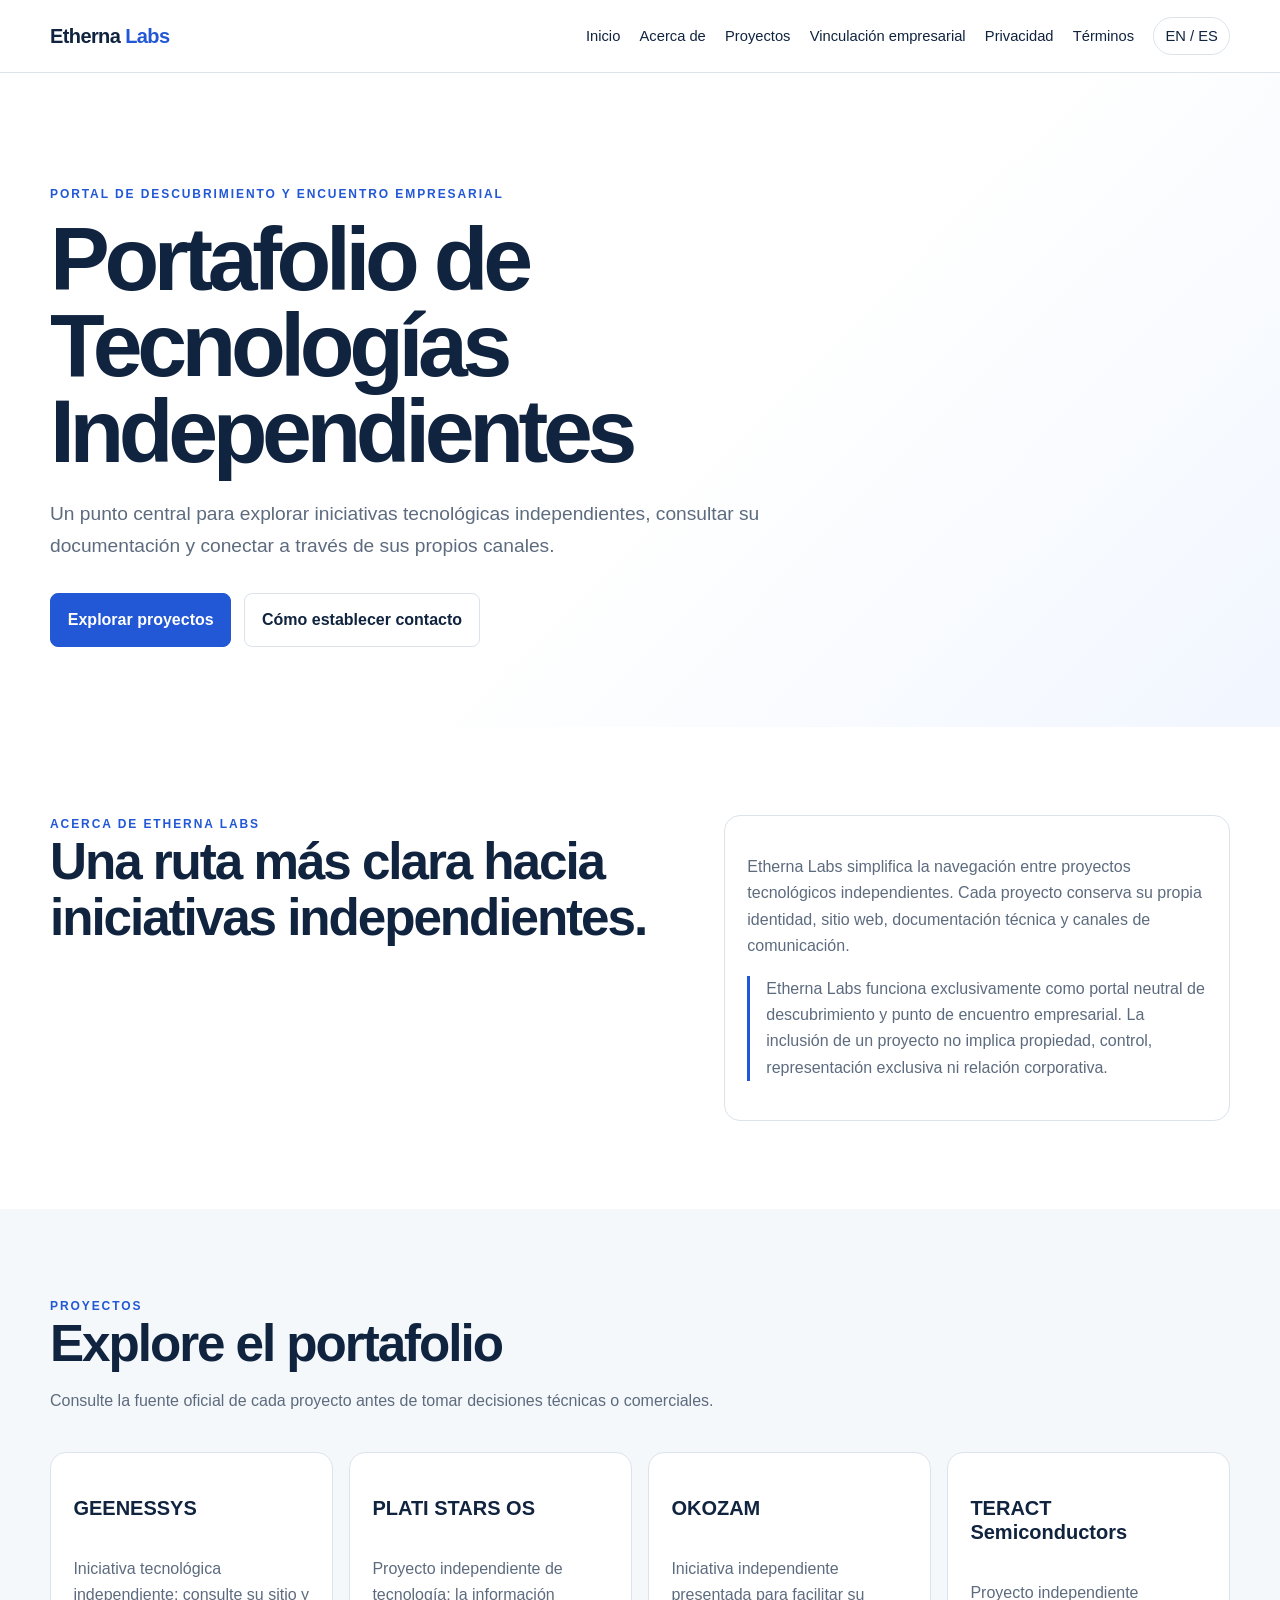
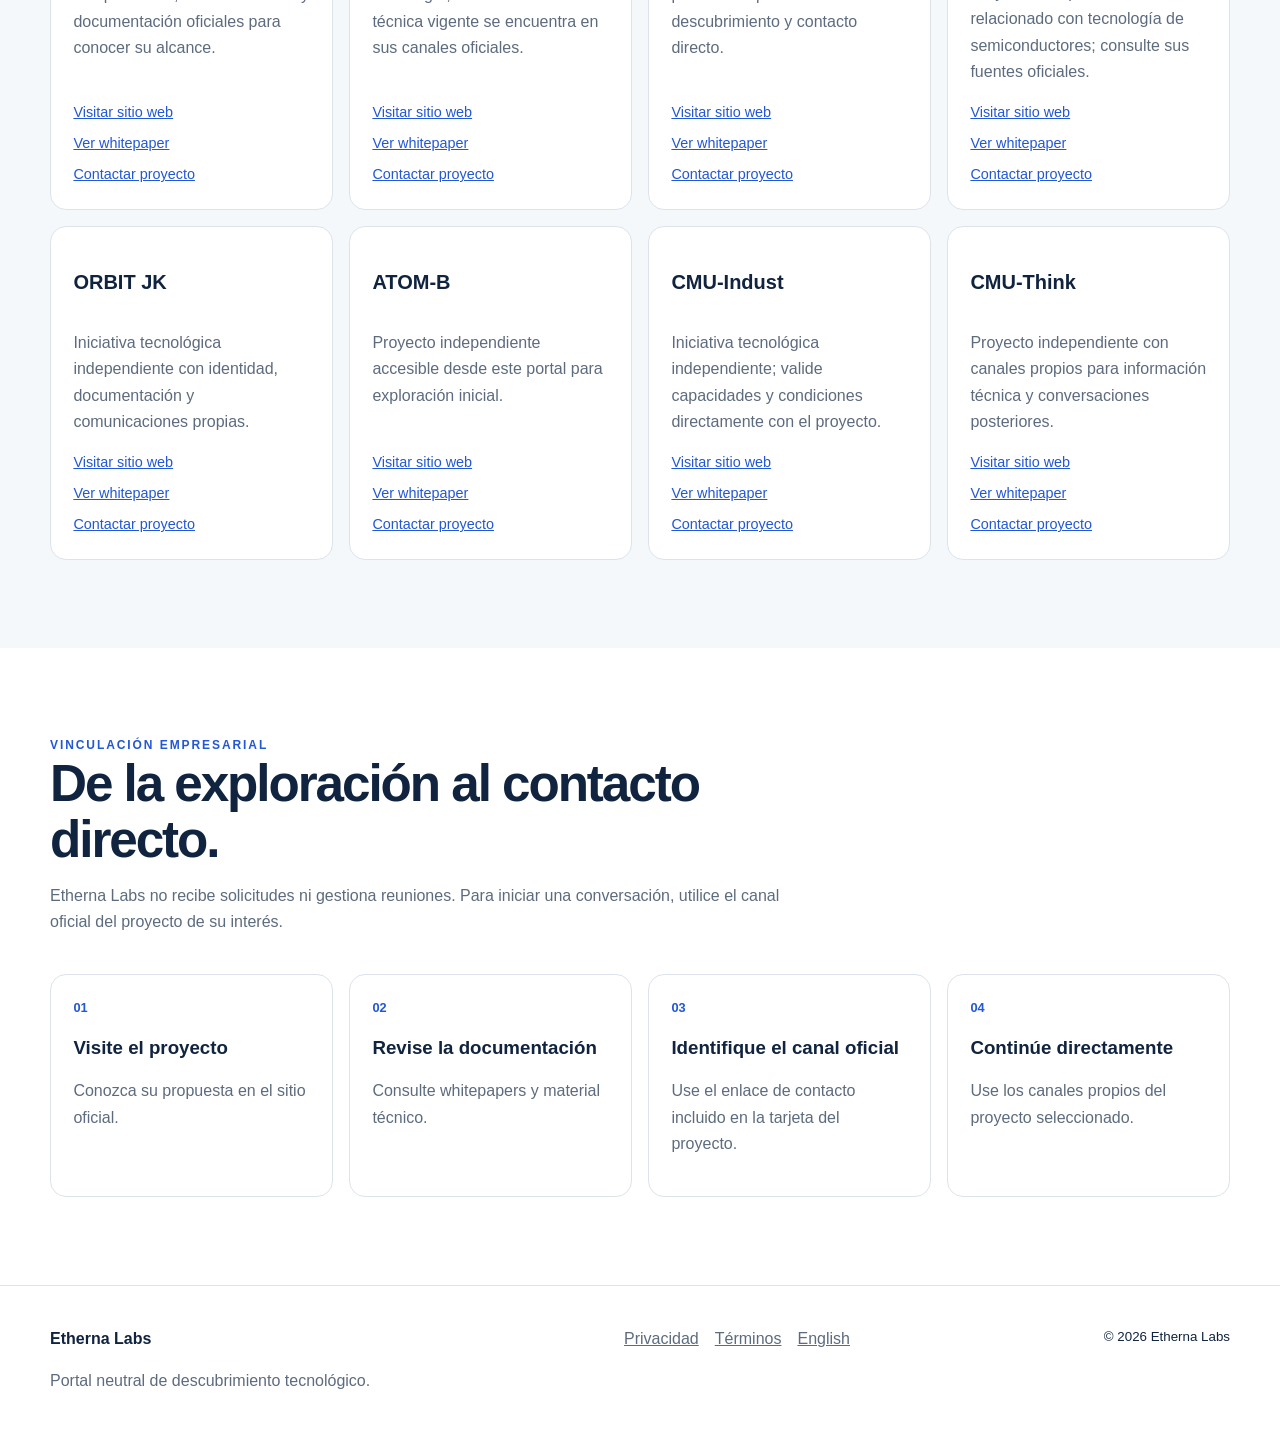
==== index-es.html @ 6c417e56 "Cambios de archivos" ====
<!doctype html>
<html lang="es">
  <head>
    <meta charset="utf-8" />
    <meta name="viewport" content="width=device-width,initial-scale=1" />
    <title>Etherna Labs | Portafolio de Tecnologías Independientes</title>
    <meta
      name="description"
      content="Portal neutral para descubrir proyectos tecnológicos independientes y acceder a sus canales oficiales."
    />
    <meta
      property="og:title"
      content="Etherna Labs — Portafolio de Tecnologías Independientes"
    />
    <meta
      property="og:description"
      content="Descubre iniciativas tecnológicas independientes y sus canales oficiales."
    />
    <meta property="og:type" content="website" />
    <meta property="og:url" content="https://etherna-labs.com/index-es.html" />
    <link rel="canonical" href="https://etherna-labs.com/index-es.html" />
    <link
      rel="alternate"
      hreflang="en"
      href="https://etherna-labs.com/"
    />
    <link rel="stylesheet" href="styles.css" />
  </head>
  <body>
    <a class="skip" href="#main">Saltar al contenido</a>
    <header class="site-header">
      <nav class="nav wrap" aria-label="Navegación principal">
        <a class="brand" href="#inicio">Etherna<span> Labs</span></a
        ><button class="menu" aria-expanded="false" aria-controls="navlinks">
          Menú
        </button>
        <div class="nav-links" id="navlinks">
          <a href="#inicio">Inicio</a><a href="#acerca">Acerca de</a
          ><a href="#proyectos">Proyectos</a
          ><a href="#negocios">Vinculación empresarial</a
          ><a href="privacy.html">Privacidad</a><a href="terms.html">Términos</a
          ><a class="lang" href="index.html" lang="en">EN / ES</a>
        </div>
      </nav>
    </header>
    <main id="main">
      <section class="hero" id="inicio">
        <div class="wrap">
          <div class="eyebrow">
            Portal de descubrimiento y encuentro empresarial
          </div>
          <h1>Portafolio de Tecnologías Independientes</h1>
          <p class="lead">
            Un punto central para explorar iniciativas tecnológicas
            independientes, consultar su documentación y conectar a través de
            sus propios canales.
          </p>
          <div class="actions">
            <a class="button" href="#proyectos">Explorar proyectos</a
            ><a class="button secondary" href="#negocios"
              >Cómo establecer contacto</a
            >
          </div>
        </div>
      </section>
      <section id="acerca">
        <div class="wrap about-grid">
          <div>
            <div class="eyebrow">Acerca de Etherna Labs</div>
            <h2>Una ruta más clara hacia iniciativas independientes.</h2>
          </div>
          <div class="panel">
            <p>
              Etherna Labs simplifica la navegación entre proyectos tecnológicos
              independientes. Cada proyecto conserva su propia identidad, sitio
              web, documentación técnica y canales de comunicación.
            </p>
            <p class="notice">
              Etherna Labs funciona exclusivamente como portal neutral de
              descubrimiento y punto de encuentro empresarial. La inclusión de
              un proyecto no implica propiedad, control, representación
              exclusiva ni relación corporativa.
            </p>
          </div>
        </div>
      </section>
      <section class="soft" id="proyectos">
        <div class="wrap">
          <div class="section-head">
            <div class="eyebrow">Proyectos</div>
            <h2>Explore el portafolio</h2>
            <p>
              Consulte la fuente oficial de cada proyecto antes de tomar
              decisiones técnicas o comerciales.
            </p>
          </div>
          <div class="cards" id="project-cards"></div>
        </div>
      </section>
      <section id="negocios">
        <div class="wrap">
          <div class="section-head">
            <div class="eyebrow">Vinculación empresarial</div>
            <h2>De la exploración al contacto directo.</h2>
            <p>
              Etherna Labs no recibe solicitudes ni gestiona reuniones. Para
              iniciar una conversación, utilice el canal oficial del proyecto de
              su interés.
            </p>
          </div>
          <div class="flow">
            <div class="step">
              <b>01</b>
              <h3>Visite el proyecto</h3>
              <p>Conozca su propuesta en el sitio oficial.</p>
            </div>
            <div class="step">
              <b>02</b>
              <h3>Revise la documentación</h3>
              <p>Consulte whitepapers y material técnico.</p>
            </div>
            <div class="step">
              <b>03</b>
              <h3>Identifique el canal oficial</h3>
              <p>
                Use el enlace de contacto incluido en la tarjeta del proyecto.
              </p>
            </div>
            <div class="step">
              <b>04</b>
              <h3>Continúe directamente</h3>
              <p>Use los canales propios del proyecto seleccionado.</p>
            </div>
          </div>
        </div>
      </section>
    </main>
    <footer class="site-footer">
      <div class="wrap footer-row">
        <div>
          <strong>Etherna Labs</strong>
          <p>Portal neutral de descubrimiento tecnológico.</p>
        </div>
        <div class="footer-links">
          <a href="privacy.html">Privacidad</a><a href="terms.html">Términos</a
          ><a href="index.html">English</a>
        </div>
        <small>© <span data-year></span> Etherna Labs</small>
      </div>
    </footer>
    <script>
      const projects = [
        [
          "GEENESSYS",
          "Iniciativa tecnológica independiente; consulte su sitio y documentación oficiales para conocer su alcance.",
        ],
        [
          "PLATI STARS OS",
          "Proyecto independiente de tecnología; la información técnica vigente se encuentra en sus canales oficiales.",
        ],
        [
          "OKOZAM",
          "Iniciativa independiente presentada para facilitar su descubrimiento y contacto directo.",
        ],
        [
          "TERACT Semiconductors",
          "Proyecto independiente relacionado con tecnología de semiconductores; consulte sus fuentes oficiales.",
        ],
        [
          "ORBIT JK",
          "Iniciativa tecnológica independiente con identidad, documentación y comunicaciones propias.",
        ],
        [
          "ATOM-B",
          "Proyecto independiente accesible desde este portal para exploración inicial.",
        ],
        [
          "CMU-Indust",
          "Iniciativa tecnológica independiente; valide capacidades y condiciones directamente con el proyecto.",
        ],
        [
          "CMU-Think",
          "Proyecto independiente con canales propios para información técnica y conversaciones posteriores.",
        ],
      ];
      document.querySelector("#project-cards").innerHTML = projects
        .map(
          ([n, d]) =>
            `<article class="card"><h3>${n}</h3><p>${d}</p><div class="card-links"><a href="PROJECT_WEBSITE_PLACEHOLDER">Visitar sitio web</a><a href="WHITEPAPER_URL_PLACEHOLDER">Ver whitepaper</a><a href="PROJECT_CONTACT_PLACEHOLDER">Contactar proyecto</a></div></article>`,
        )
        .join("");
    </script>
    <script src="script.js"></script>
  </body>
</html>
---- styles.css ----
:root {
  --ink: #10233f;
  --muted: #5d6b7e;
  --line: #dce3eb;
  --soft: #f5f8fb;
  --accent: #2257d5;
  --max: 1180px;
}
* {
  box-sizing: border-box;
}
html {
  scroll-behavior: smooth;
}
body {
  margin: 0;
  color: var(--ink);
  background: #fff;
  font:
    16px/1.65 Arial,
    Helvetica,
    sans-serif;
}
a {
  color: inherit;
}
.skip {
  position: absolute;
  left: -9999px;
}
.skip:focus {
  left: 1rem;
  top: 1rem;
  background: #fff;
  padding: 0.7rem;
  z-index: 20;
}
.wrap {
  width: min(var(--max), calc(100% - 2rem));
  margin: auto;
}
.site-header {
  position: sticky;
  top: 0;
  z-index: 10;
  background: rgba(255, 255, 255, 0.96);
  border-bottom: 1px solid var(--line);
}
.nav {
  min-height: 72px;
  display: flex;
  align-items: center;
  gap: 2rem;
}
.brand {
  font-weight: 800;
  letter-spacing: -0.03em;
  font-size: 1.25rem;
  text-decoration: none;
}
.brand span {
  color: var(--accent);
}
.nav-links {
  display: flex;
  align-items: center;
  gap: 1.2rem;
  margin-left: auto;
}
.nav-links a {
  text-decoration: none;
  font-size: 0.92rem;
}
.nav-links a:hover,
.nav-links a:focus {
  color: var(--accent);
}
.lang {
  border: 1px solid var(--line);
  border-radius: 999px;
  padding: 0.35rem 0.7rem;
}
.menu {
  display: none;
  margin-left: auto;
  background: #fff;
  border: 1px solid var(--line);
  border-radius: 8px;
  padding: 0.45rem 0.65rem;
}
.hero {
  padding: 7rem 0 5rem;
  background: linear-gradient(135deg, #fff 55%, #f1f6ff);
}
.eyebrow {
  text-transform: uppercase;
  letter-spacing: 0.16em;
  font-size: 0.75rem;
  font-weight: 700;
  color: var(--accent);
}
h1 {
  font-size: clamp(3rem, 7vw, 6.4rem);
  line-height: 0.96;
  letter-spacing: -0.06em;
  max-width: 900px;
  margin: 0.7rem 0 1.5rem;
}
h2 {
  font-size: clamp(2rem, 4vw, 3.4rem);
  line-height: 1.08;
  letter-spacing: -0.04em;
  margin: 0 0 1rem;
}
h3 {
  line-height: 1.2;
}
p {
  color: var(--muted);
}
.lead {
  font-size: 1.2rem;
  max-width: 720px;
}
.actions {
  display: flex;
  flex-wrap: wrap;
  gap: 0.8rem;
  margin-top: 2rem;
}
.button {
  display: inline-block;
  border-radius: 8px;
  padding: 0.78rem 1.05rem;
  text-decoration: none;
  font-weight: 700;
  background: var(--accent);
  color: #fff;
  border: 1px solid var(--accent);
}
.button.secondary {
  background: #fff;
  color: var(--ink);
  border-color: var(--line);
}
section {
  padding: 5.5rem 0;
}
.section-head {
  max-width: 760px;
  margin-bottom: 2.4rem;
}
.about-grid,
.flow {
  display: grid;
  grid-template-columns: repeat(4, 1fr);
  gap: 1rem;
}
.about-grid {
  grid-template-columns: 1.3fr 1fr;
}
.panel,
.card,
.step,
form {
  border: 1px solid var(--line);
  border-radius: 16px;
  background: #fff;
  padding: 1.4rem;
}
.soft {
  background: var(--soft);
}
.cards {
  display: grid;
  grid-template-columns: repeat(4, 1fr);
  gap: 1rem;
}
.card {
  display: flex;
  flex-direction: column;
  min-height: 285px;
}
.card h3 {
  font-size: 1.25rem;
}
.card p {
  flex: 1;
}
.card-links {
  display: flex;
  flex-direction: column;
  align-items: flex-start;
  gap: 0.45rem;
}
.card-links a {
  font-size: 0.9rem;
  color: var(--accent);
}
.step b {
  display: block;
  color: var(--accent);
  font-size: 0.8rem;
}
.meeting-grid {
  display: grid;
  grid-template-columns: 0.8fr 1.2fr;
  gap: 2rem;
}
form {
  display: grid;
  grid-template-columns: 1fr 1fr;
  gap: 1rem;
}
label {
  font-size: 0.88rem;
  font-weight: 700;
}
label span {
  display: block;
}
input,
select,
textarea {
  width: 100%;
  margin-top: 0.35rem;
  padding: 0.75rem;
  border: 1px solid #b9c5d2;
  border-radius: 7px;
  font: inherit;
  background: #fff;
}
textarea {
  min-height: 120px;
  resize: vertical;
}
.wide {
  grid-column: 1/-1;
}
.legal {
  max-width: 850px;
}
.legal h2 {
  font-size: 1.5rem;
  margin-top: 2.2rem;
}
.notice {
  border-left: 3px solid var(--accent);
  padding-left: 1rem;
}
.site-footer {
  border-top: 1px solid var(--line);
  padding: 2.5rem 0;
}
.footer-row {
  display: flex;
  justify-content: space-between;
  gap: 2rem;
  flex-wrap: wrap;
}
.footer-links {
  display: flex;
  gap: 1rem;
  flex-wrap: wrap;
}
.footer-links a {
  color: var(--muted);
}
:focus-visible {
  outline: 3px solid #7ba0ff;
  outline-offset: 3px;
}
@media (max-width: 900px) {
  .menu {
    display: block;
  }
  .nav-links {
    display: none;
    position: absolute;
    top: 72px;
    left: 0;
    right: 0;
    background: #fff;
    padding: 1rem;
    box-shadow: 0 10px 20px #10233f18;
    flex-direction: column;
    align-items: flex-start;
  }
  .nav-links.open {
    display: flex;
  }
  .cards {
    grid-template-columns: repeat(2, 1fr);
  }
  .flow {
    grid-template-columns: repeat(2, 1fr);
  }
  .meeting-grid,
  .about-grid {
    grid-template-columns: 1fr;
  }
}
@media (max-width: 560px) {
  .hero {
    padding-top: 5rem;
  }
  .cards,
  .flow,
  form {
    grid-template-columns: 1fr;
  }
  .wide {
    grid-column: auto;
  }
  section {
    padding: 4rem 0;
  }
}
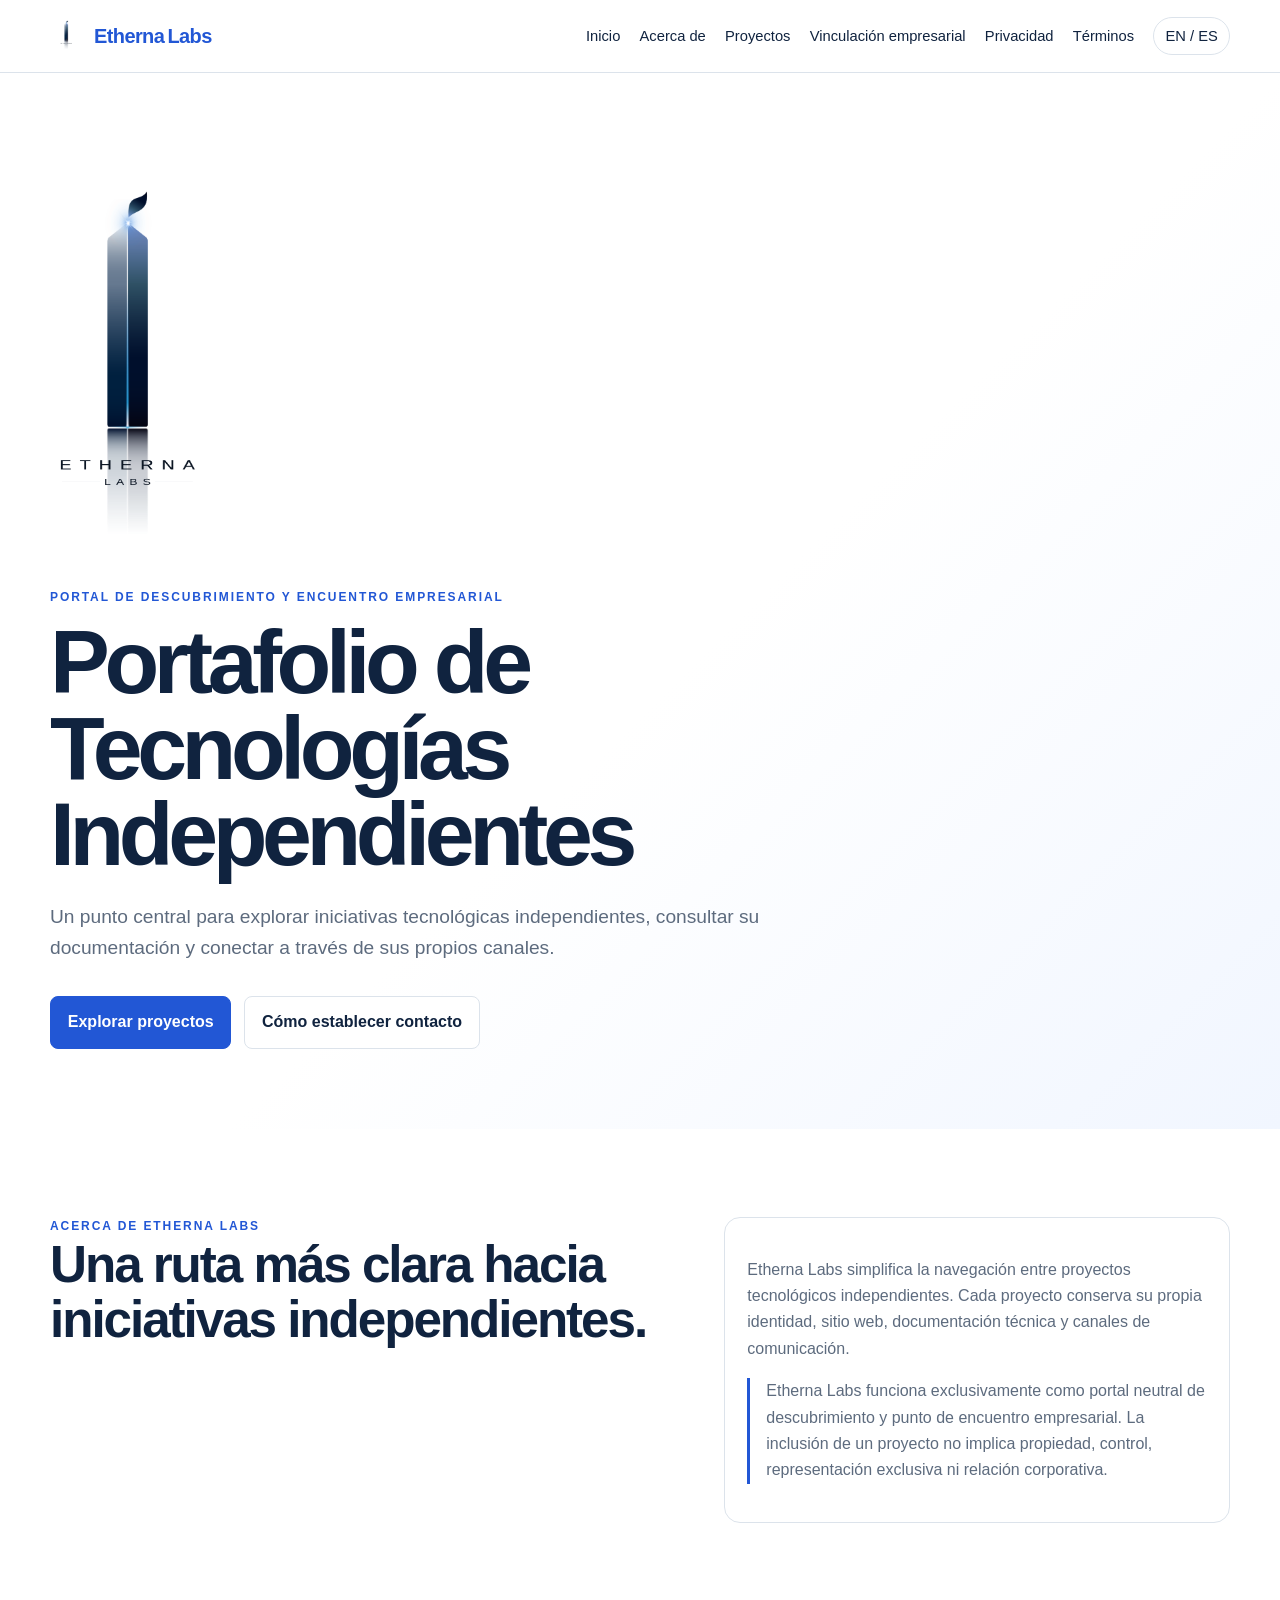
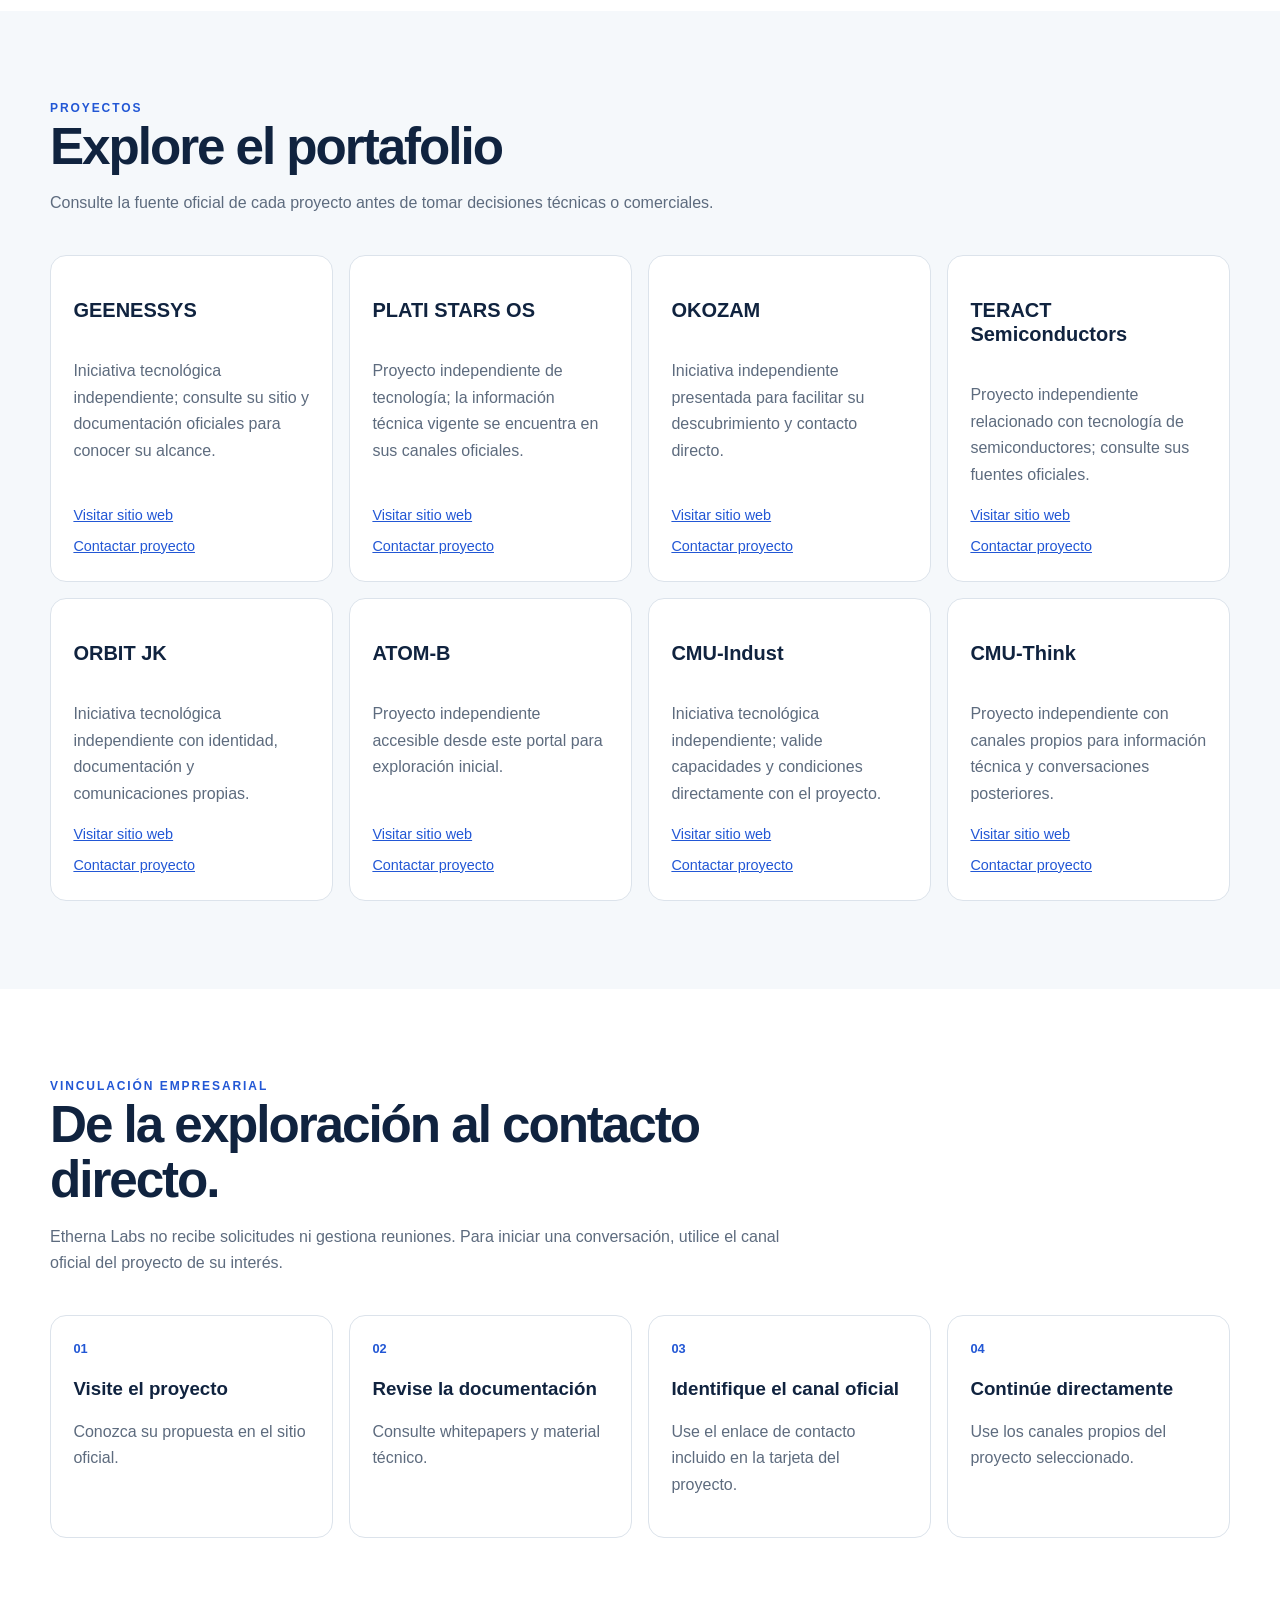
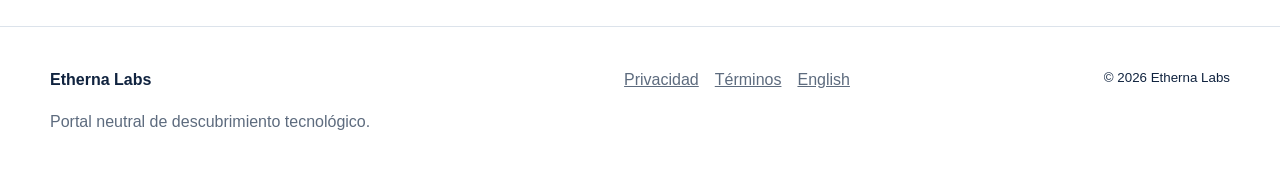
==== commit e0528f06: "Grandes cambios" ====
--- a/index-es.html
+++ b/index-es.html
@@ -3,6 +3,20 @@
   <head>
     <meta charset="utf-8" />
     <meta name="viewport" content="width=device-width,initial-scale=1" />
+    <link rel="icon" type="image/svg+xml" href="favicon (10)/favicon.svg" />
+    <link
+      rel="icon"
+      type="image/png"
+      sizes="96x96"
+      href="favicon (10)/favicon-96x96.png"
+    />
+    <link rel="shortcut icon" href="favicon (10)/favicon.ico" />
+    <link
+      rel="apple-touch-icon"
+      sizes="180x180"
+      href="favicon (10)/apple-touch-icon.png"
+    />
+    <link rel="manifest" href="favicon (10)/site.webmanifest" />
     <title>Etherna Labs | Portafolio de Tecnologías Independientes</title>
     <meta
       name="description"
@@ -30,7 +44,13 @@
     <a class="skip" href="#main">Saltar al contenido</a>
     <header class="site-header">
       <nav class="nav wrap" aria-label="Navegación principal">
-        <a class="brand" href="#inicio">Etherna<span> Labs</span></a
+        <a class="brand" href="#inicio"
+          ><img
+            class="brand-logo"
+            src="Etherna_PNG-Transparent-test.png"
+            alt="Logotipo de Etherna Labs"
+          />
+          <span class="brand-wordmark">Etherna<span> Labs</span></span></a
         ><button class="menu" aria-expanded="false" aria-controls="navlinks">
           Menú
         </button>
@@ -46,6 +66,11 @@
     <main id="main">
       <section class="hero" id="inicio">
         <div class="wrap">
+          <img
+            class="hero-logo"
+            src="Etherna_PNG-Transparent-test.png"
+            alt="Logotipo de Etherna Labs"
+          />
           <div class="eyebrow">
             Portal de descubrimiento y encuentro empresarial
           </div>
@@ -153,40 +178,48 @@
         [
           "GEENESSYS",
           "Iniciativa tecnológica independiente; consulte su sitio y documentación oficiales para conocer su alcance.",
+          "https://geenessys.com",
         ],
         [
           "PLATI STARS OS",
           "Proyecto independiente de tecnología; la información técnica vigente se encuentra en sus canales oficiales.",
+          "https://platistaros.com",
         ],
         [
           "OKOZAM",
           "Iniciativa independiente presentada para facilitar su descubrimiento y contacto directo.",
+          "https://okozam.com",
         ],
         [
           "TERACT Semiconductors",
           "Proyecto independiente relacionado con tecnología de semiconductores; consulte sus fuentes oficiales.",
+          "https://teractsemiconductors.com",
         ],
         [
           "ORBIT JK",
           "Iniciativa tecnológica independiente con identidad, documentación y comunicaciones propias.",
+          "https://orbitjk.com",
         ],
         [
           "ATOM-B",
           "Proyecto independiente accesible desde este portal para exploración inicial.",
+          "https://atom-b.com",
         ],
         [
           "CMU-Indust",
           "Iniciativa tecnológica independiente; valide capacidades y condiciones directamente con el proyecto.",
+          "https://cmu-indust.com",
         ],
         [
           "CMU-Think",
           "Proyecto independiente con canales propios para información técnica y conversaciones posteriores.",
+          "https://cmu-think.com",
         ],
       ];
       document.querySelector("#project-cards").innerHTML = projects
         .map(
-          ([n, d]) =>
-            `<article class="card"><h3>${n}</h3><p>${d}</p><div class="card-links"><a href="PROJECT_WEBSITE_PLACEHOLDER">Visitar sitio web</a><a href="WHITEPAPER_URL_PLACEHOLDER">Ver whitepaper</a><a href="PROJECT_CONTACT_PLACEHOLDER">Contactar proyecto</a></div></article>`,
+          ([n, d, url]) =>
+            `<article class="card"><h3>${n}</h3><p>${d}</p><div class="card-links"><a href="${url}" target="_blank" rel="noreferrer">Visitar sitio web</a><a href="${url}" target="_blank" rel="noreferrer">Contactar proyecto</a></div></article>`,
         )
         .join("");
     </script>
--- a/styles.css
+++ b/styles.css
@@ -53,11 +53,25 @@
   gap: 2rem;
 }
 .brand {
+  display: inline-flex;
+  align-items: center;
+  gap: 0.75rem;
   font-weight: 800;
   letter-spacing: -0.03em;
   font-size: 1.25rem;
   text-decoration: none;
 }
+.brand-logo {
+  width: 2rem;
+  height: 2rem;
+  object-fit: contain;
+  flex: 0 0 auto;
+}
+.brand-wordmark {
+  display: inline-flex;
+  align-items: baseline;
+  gap: 0.2rem;
+}
 .brand span {
   color: var(--accent);
 }
@@ -91,6 +105,14 @@
 .hero {
   padding: 7rem 0 5rem;
   background: linear-gradient(135deg, #fff 55%, #f1f6ff);
+}
+.hero-logo {
+  width: min(22%, 150px);
+  min-width: 88px;
+  height: auto;
+  display: block;
+  margin-bottom: 1.25rem;
+  object-fit: contain;
 }
 .eyebrow {
   text-transform: uppercase;
@@ -304,6 +326,17 @@
   .hero {
     padding-top: 5rem;
   }
+  .brand {
+    gap: 0.55rem;
+  }
+  .brand-logo {
+    width: 1.7rem;
+    height: 1.7rem;
+  }
+  .hero-logo {
+    width: min(28%, 110px);
+    min-width: 72px;
+  }
   .cards,
   .flow,
   form {
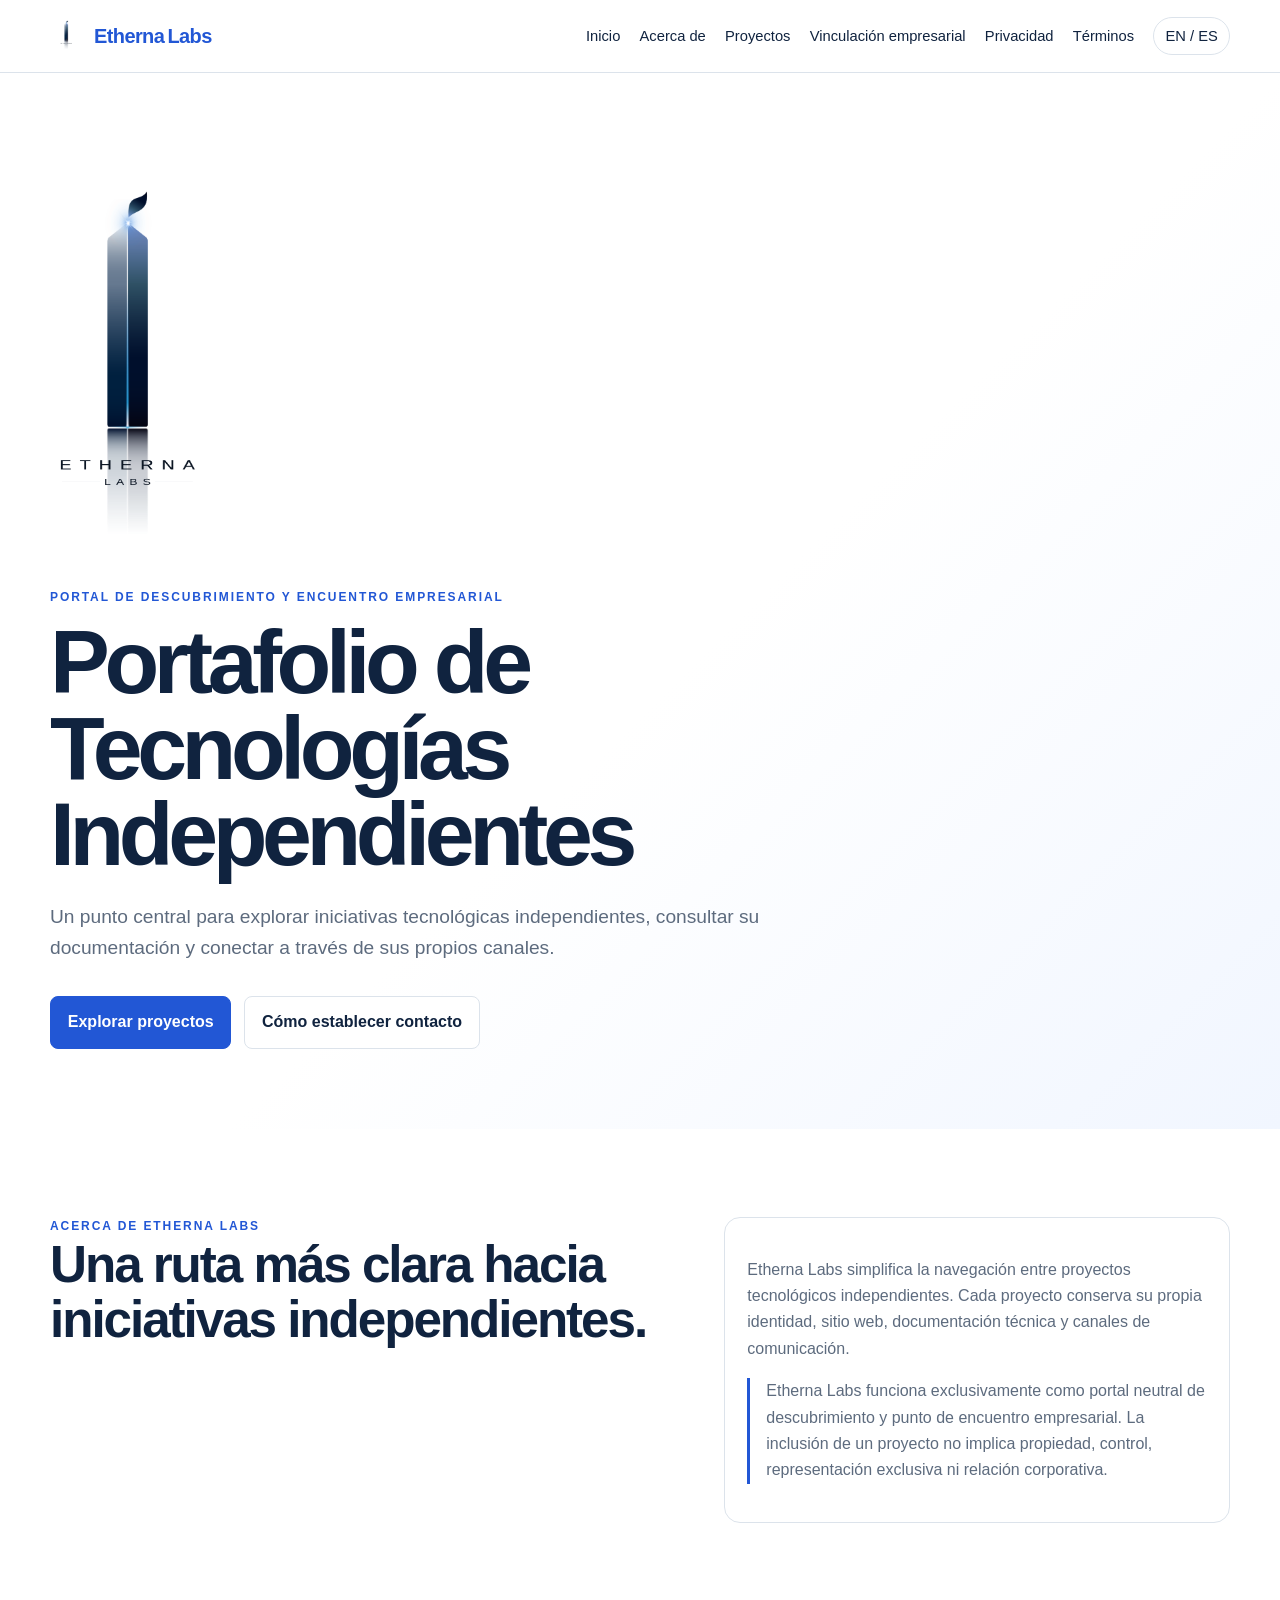
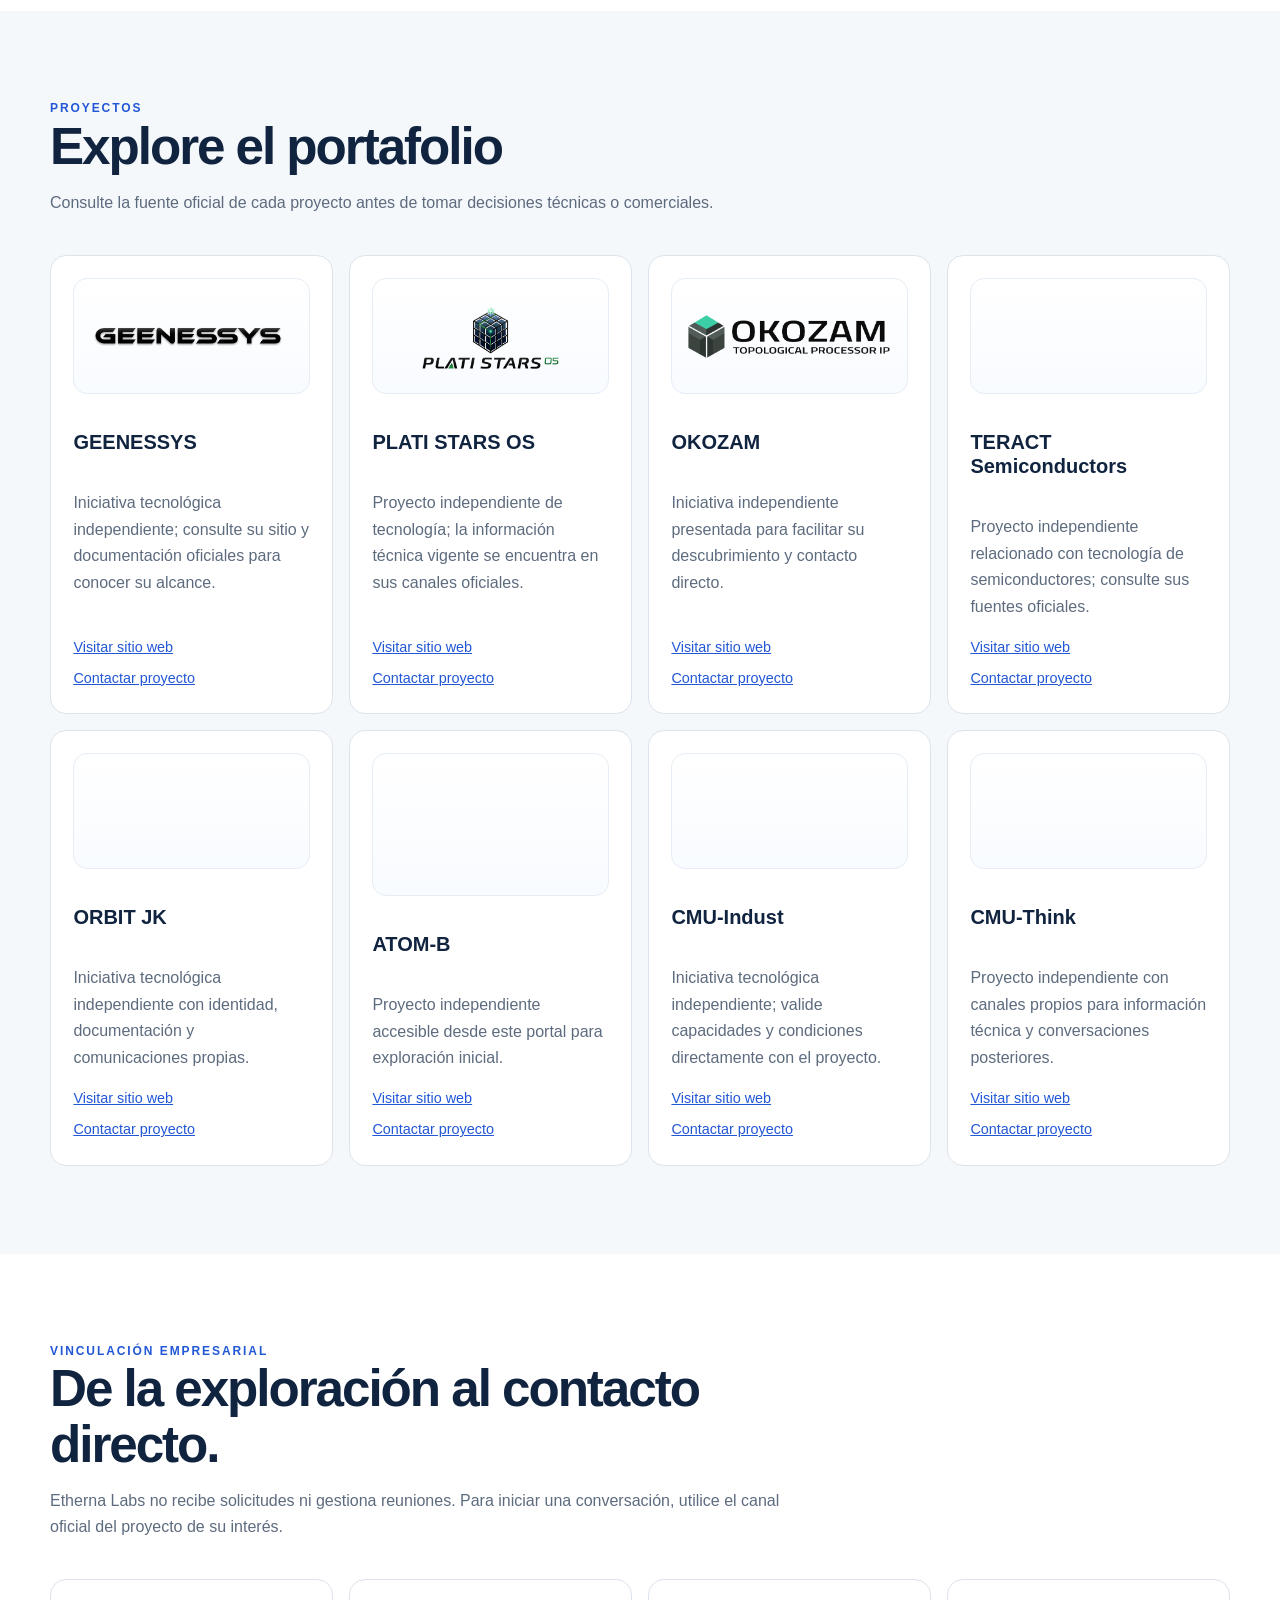
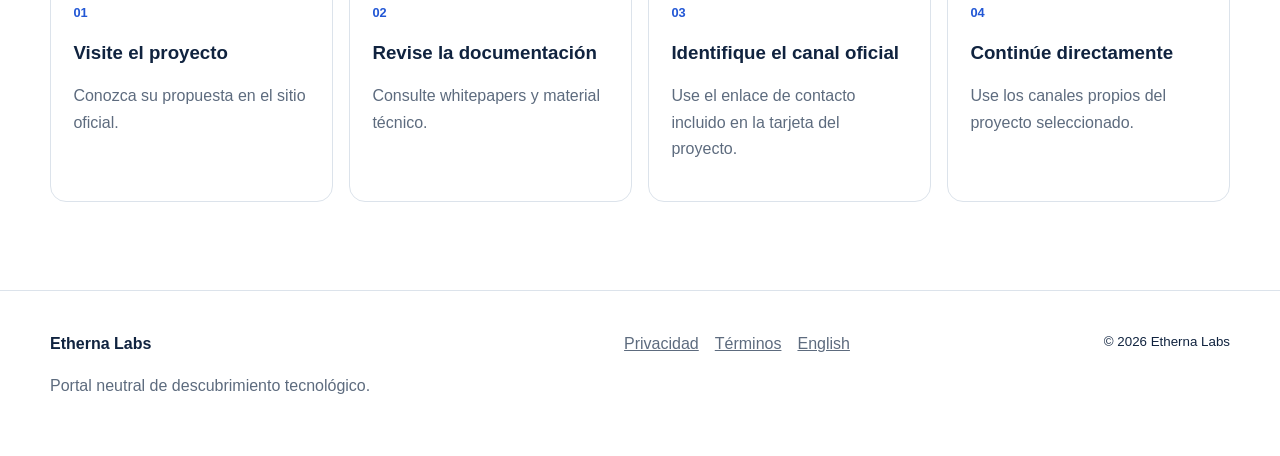
==== commit 7aa14398: "Grandes cambios" ====
--- a/index-es.html
+++ b/index-es.html
@@ -179,47 +179,63 @@
           "GEENESSYS",
           "Iniciativa tecnológica independiente; consulte su sitio y documentación oficiales para conocer su alcance.",
           "https://geenessys.com",
+          "Geenessys_Logotipo_NEgro copy.png",
+          "",
         ],
         [
           "PLATI STARS OS",
           "Proyecto independiente de tecnología; la información técnica vigente se encuentra en sus canales oficiales.",
           "https://platistaros.com",
+          "PlatiStarsOSLOGO copy.png",
+          "",
         ],
         [
           "OKOZAM",
           "Iniciativa independiente presentada para facilitar su descubrimiento y contacto directo.",
           "https://okozam.com",
+          "OKOZAM logotipo copy.png",
+          "",
         ],
         [
           "TERACT Semiconductors",
           "Proyecto independiente relacionado con tecnología de semiconductores; consulte sus fuentes oficiales.",
           "https://teractsemiconductors.com",
+          "TeractLogo (2) copy.png",
+          "",
         ],
         [
           "ORBIT JK",
           "Iniciativa tecnológica independiente con identidad, documentación y comunicaciones propias.",
           "https://orbitjk.com",
+          "ORBITJKLOGO copy.png",
+          "",
         ],
         [
           "ATOM-B",
           "Proyecto independiente accesible desde este portal para exploración inicial.",
           "https://atom-b.com",
+          "ATOM-B_2 copy.png",
+          "tall",
         ],
         [
           "CMU-Indust",
           "Iniciativa tecnológica independiente; valide capacidades y condiciones directamente con el proyecto.",
           "https://cmu-indust.com",
+          "cmu indust_2_07.26 copy.png",
+          "",
         ],
         [
           "CMU-Think",
           "Proyecto independiente con canales propios para información técnica y conversaciones posteriores.",
           "https://cmu-think.com",
+          "cmu think_07.05.2026 copy.png",
+          "",
         ],
       ];
       document.querySelector("#project-cards").innerHTML = projects
         .map(
-          ([n, d, url]) =>
-            `<article class="card"><h3>${n}</h3><p>${d}</p><div class="card-links"><a href="${url}" target="_blank" rel="noreferrer">Visitar sitio web</a><a href="${url}" target="_blank" rel="noreferrer">Contactar proyecto</a></div></article>`,
+          ([n, d, url, logo, logoClass]) =>
+            `<article class="card"><div class="card-media"><img class="project-logo ${logoClass}" src="${logo}" alt="Logotipo de ${n}" loading="lazy" decoding="async"></div><h3>${n}</h3><p>${d}</p><div class="card-links"><a href="${url}" target="_blank" rel="noreferrer">Visitar sitio web</a><a href="${url}" target="_blank" rel="noreferrer">Contactar proyecto</a></div></article>`,
         )
         .join("");
     </script>
--- a/styles.css
+++ b/styles.css
@@ -202,6 +202,28 @@
   display: flex;
   flex-direction: column;
   min-height: 285px;
+}
+.card-media {
+  min-height: 116px;
+  display: flex;
+  align-items: center;
+  justify-content: center;
+  margin-bottom: 1rem;
+  padding: 0.9rem;
+  border: 1px solid #e6edf5;
+  border-radius: 14px;
+  background: linear-gradient(180deg, #fff, #f8fbff);
+}
+.project-logo {
+  display: block;
+  width: 100%;
+  max-width: 220px;
+  max-height: 72px;
+  object-fit: contain;
+}
+.project-logo.tall {
+  max-width: 148px;
+  max-height: 112px;
 }
 .card h3 {
   font-size: 1.25rem;
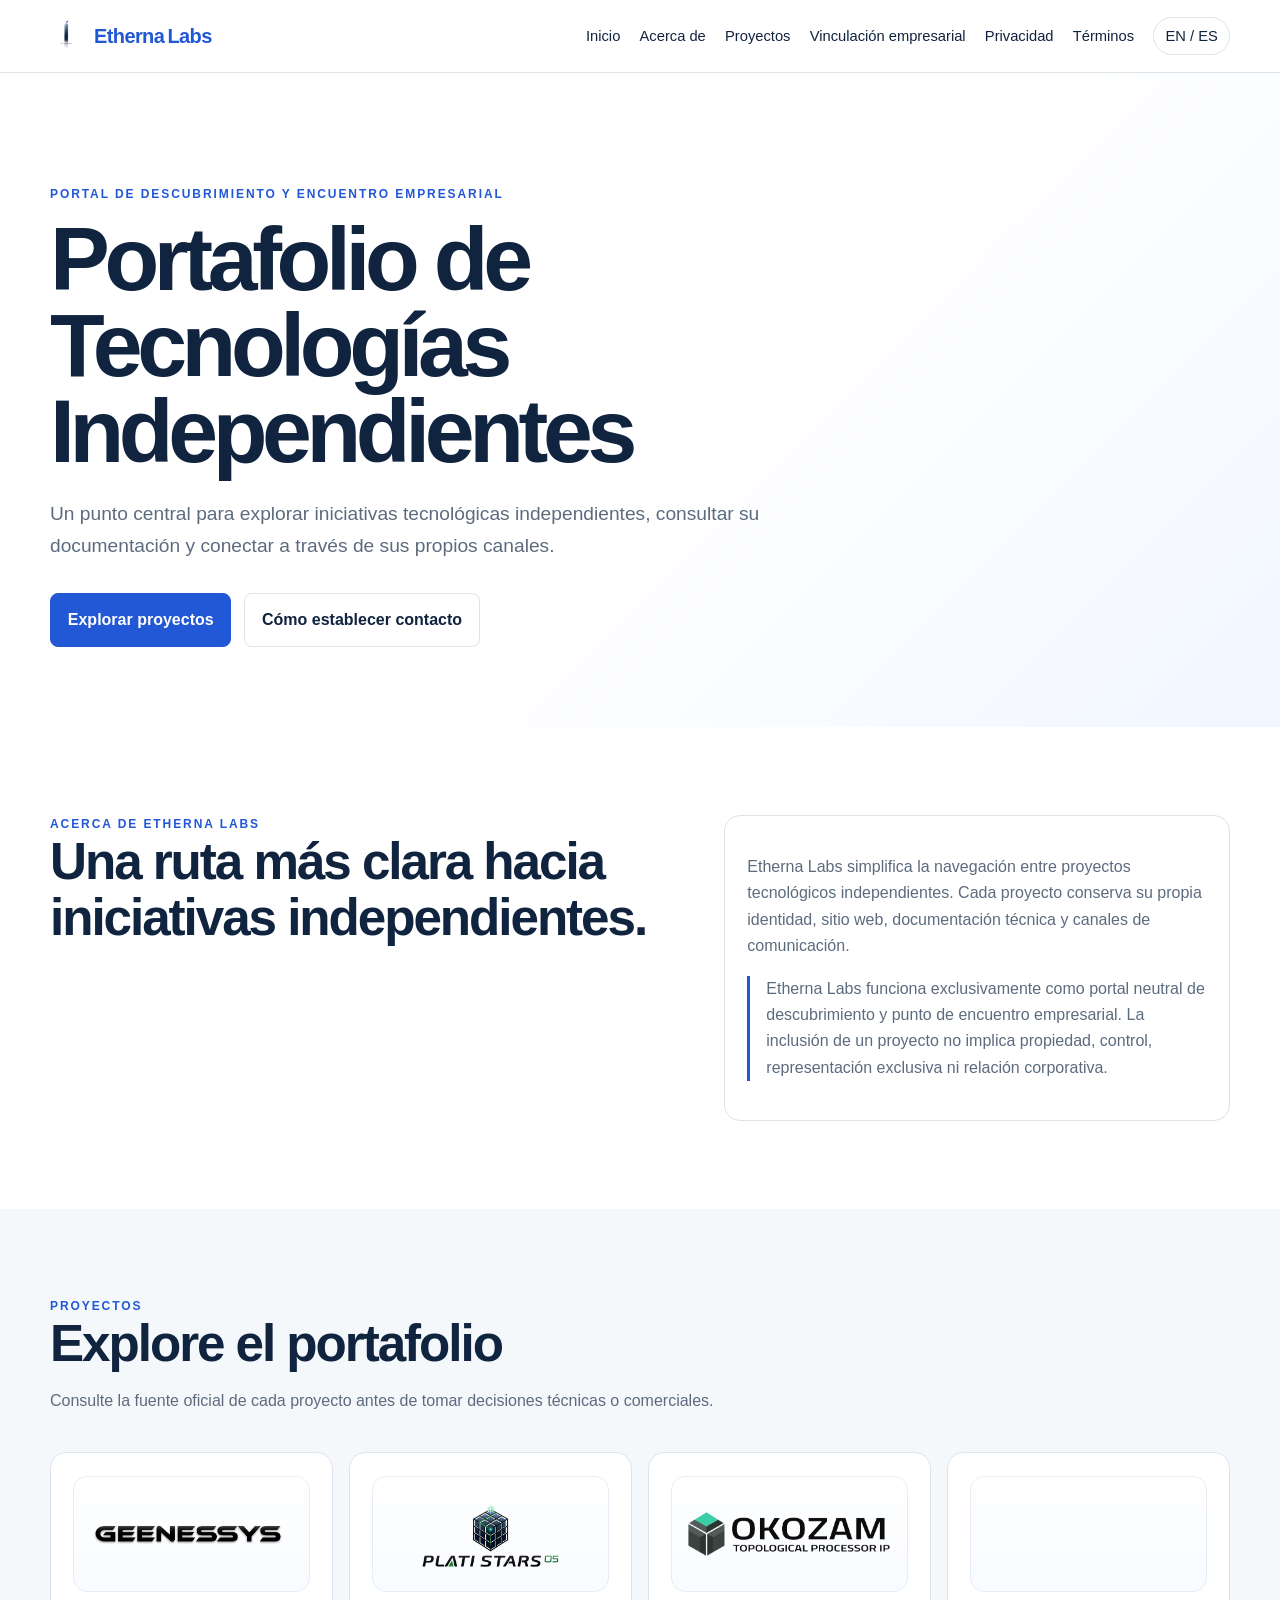
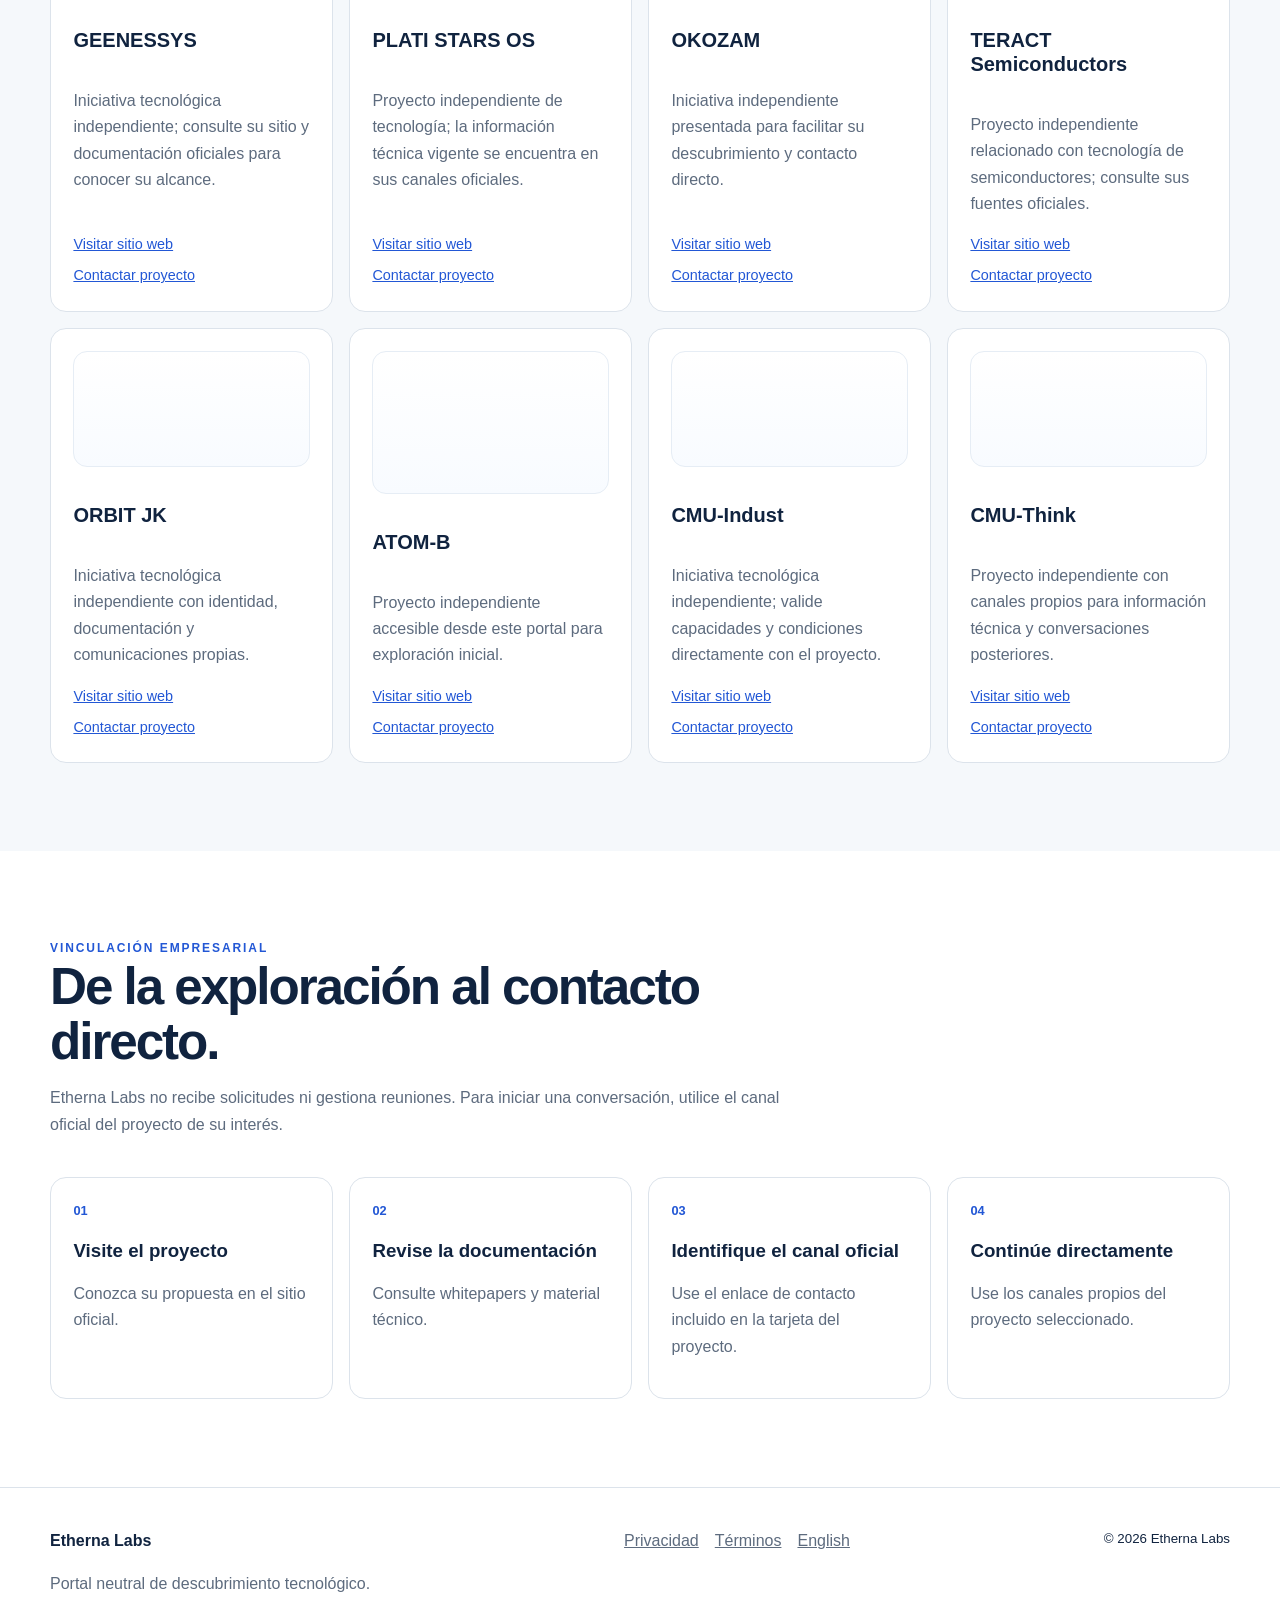
==== commit 05223560: "Grandes cambios" ====
--- a/index-es.html
+++ b/index-es.html
@@ -66,11 +66,6 @@
     <main id="main">
       <section class="hero" id="inicio">
         <div class="wrap">
-          <img
-            class="hero-logo"
-            src="Etherna_PNG-Transparent-test.png"
-            alt="Logotipo de Etherna Labs"
-          />
           <div class="eyebrow">
             Portal de descubrimiento y encuentro empresarial
           </div>
--- a/styles.css
+++ b/styles.css
@@ -105,14 +105,6 @@
 .hero {
   padding: 7rem 0 5rem;
   background: linear-gradient(135deg, #fff 55%, #f1f6ff);
-}
-.hero-logo {
-  width: min(22%, 150px);
-  min-width: 88px;
-  height: auto;
-  display: block;
-  margin-bottom: 1.25rem;
-  object-fit: contain;
 }
 .eyebrow {
   text-transform: uppercase;
@@ -355,10 +347,6 @@
     width: 1.7rem;
     height: 1.7rem;
   }
-  .hero-logo {
-    width: min(28%, 110px);
-    min-width: 72px;
-  }
   .cards,
   .flow,
   form {
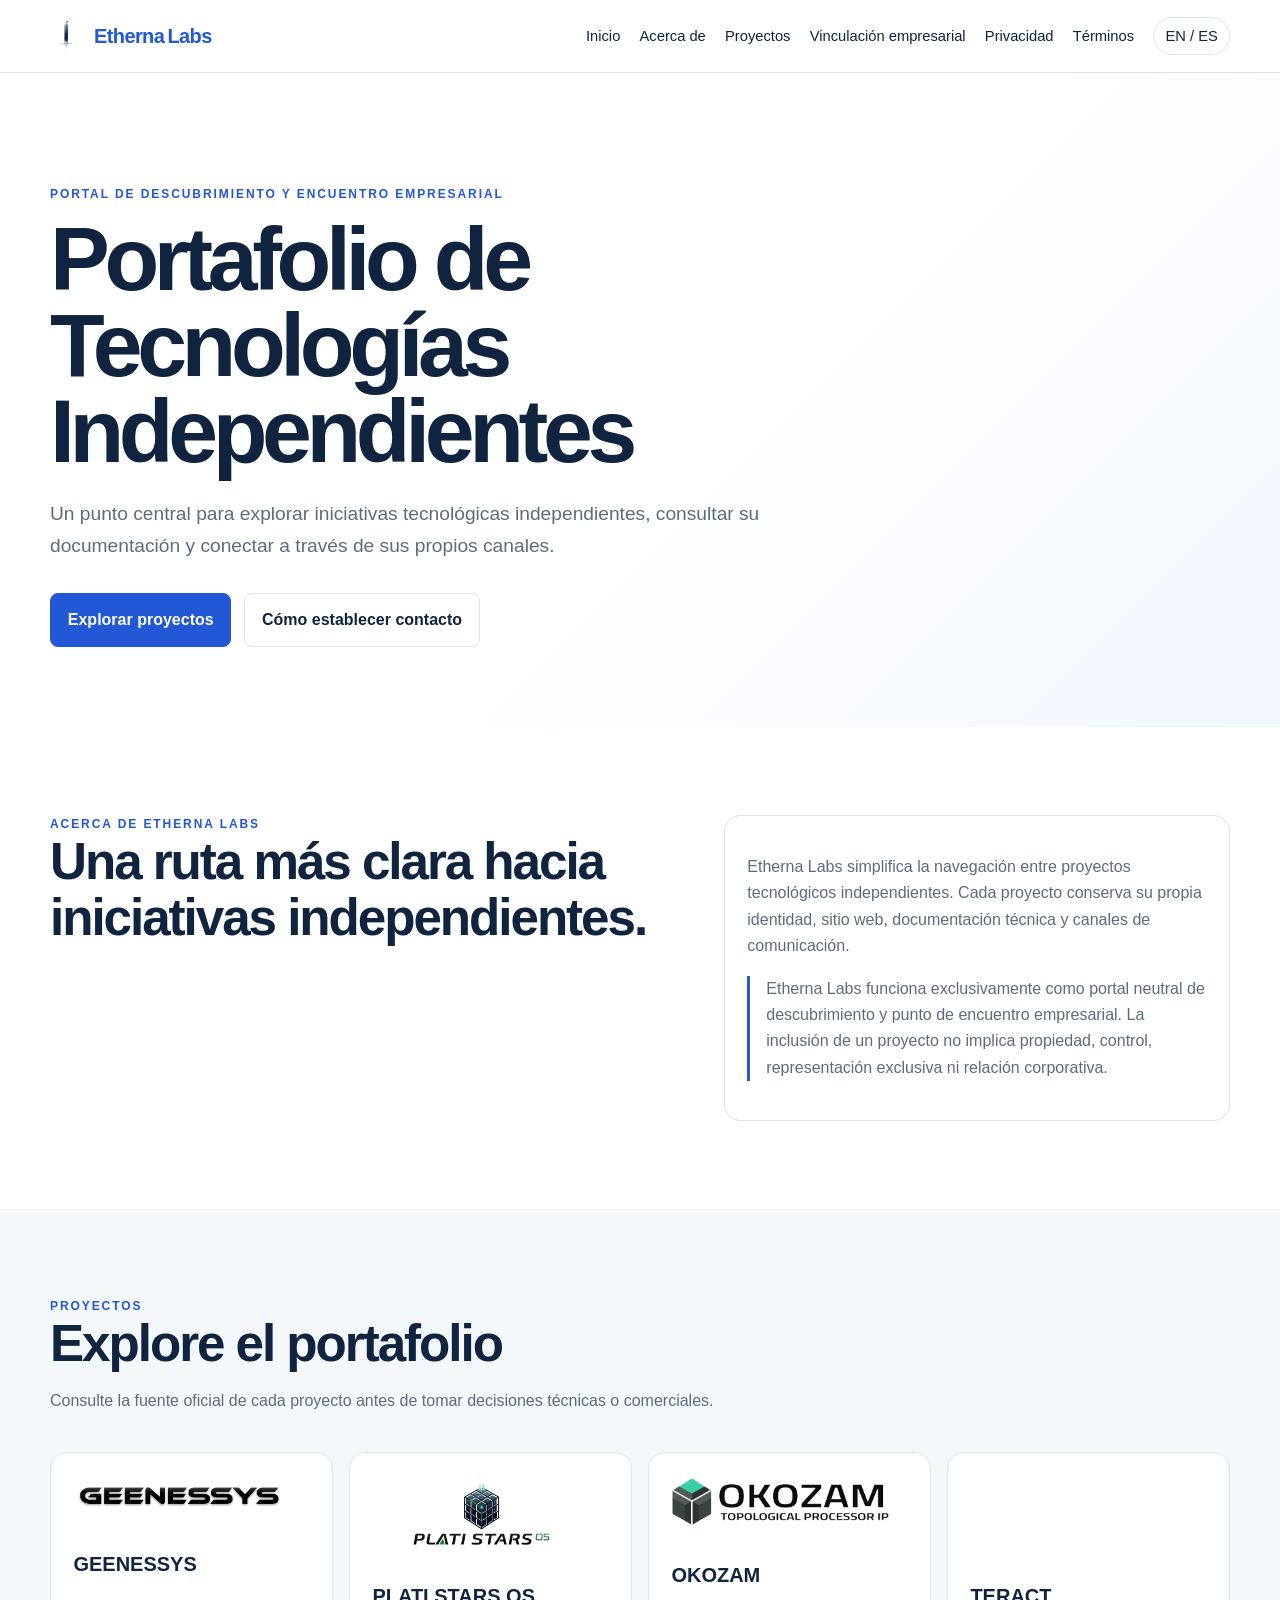
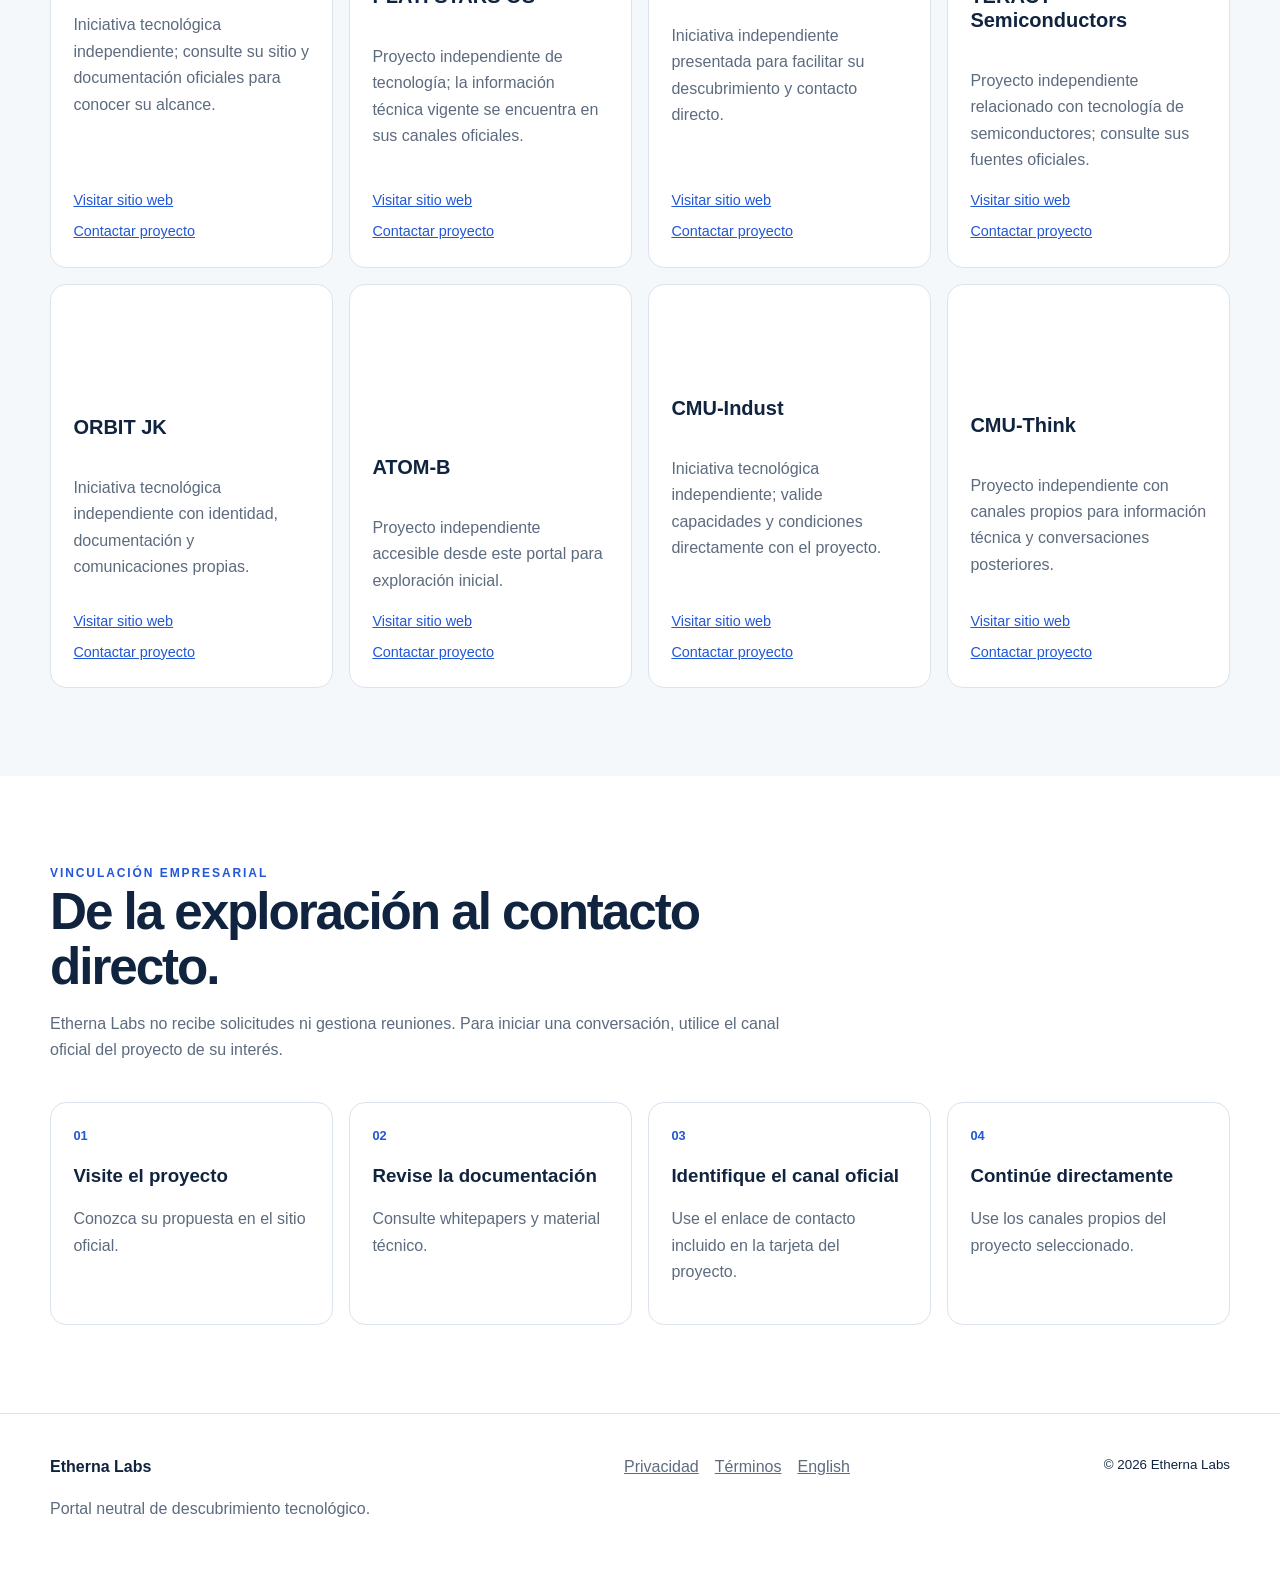
==== commit 6ca24cc0: "Grandes cambios" ====
--- a/index-es.html
+++ b/index-es.html
@@ -230,7 +230,7 @@
       document.querySelector("#project-cards").innerHTML = projects
         .map(
           ([n, d, url, logo, logoClass]) =>
-            `<article class="card"><div class="card-media"><img class="project-logo ${logoClass}" src="${logo}" alt="Logotipo de ${n}" loading="lazy" decoding="async"></div><h3>${n}</h3><p>${d}</p><div class="card-links"><a href="${url}" target="_blank" rel="noreferrer">Visitar sitio web</a><a href="${url}" target="_blank" rel="noreferrer">Contactar proyecto</a></div></article>`,
+            `<article class="card"><img class="project-logo ${logoClass}" src="${logo}" alt="Logotipo de ${n}" loading="lazy" decoding="async"><h3>${n}</h3><p>${d}</p><div class="card-links"><a href="${url}" target="_blank" rel="noreferrer">Visitar sitio web</a><a href="${url}" target="_blank" rel="noreferrer">Contactar proyecto</a></div></article>`,
         )
         .join("");
     </script>
--- a/styles.css
+++ b/styles.css
@@ -195,22 +195,12 @@
   flex-direction: column;
   min-height: 285px;
 }
-.card-media {
-  min-height: 116px;
-  display: flex;
-  align-items: center;
-  justify-content: center;
-  margin-bottom: 1rem;
-  padding: 0.9rem;
-  border: 1px solid #e6edf5;
-  border-radius: 14px;
-  background: linear-gradient(180deg, #fff, #f8fbff);
-}
 .project-logo {
   display: block;
   width: 100%;
   max-width: 220px;
   max-height: 72px;
+  margin-bottom: 1rem;
   object-fit: contain;
 }
 .project-logo.tall {
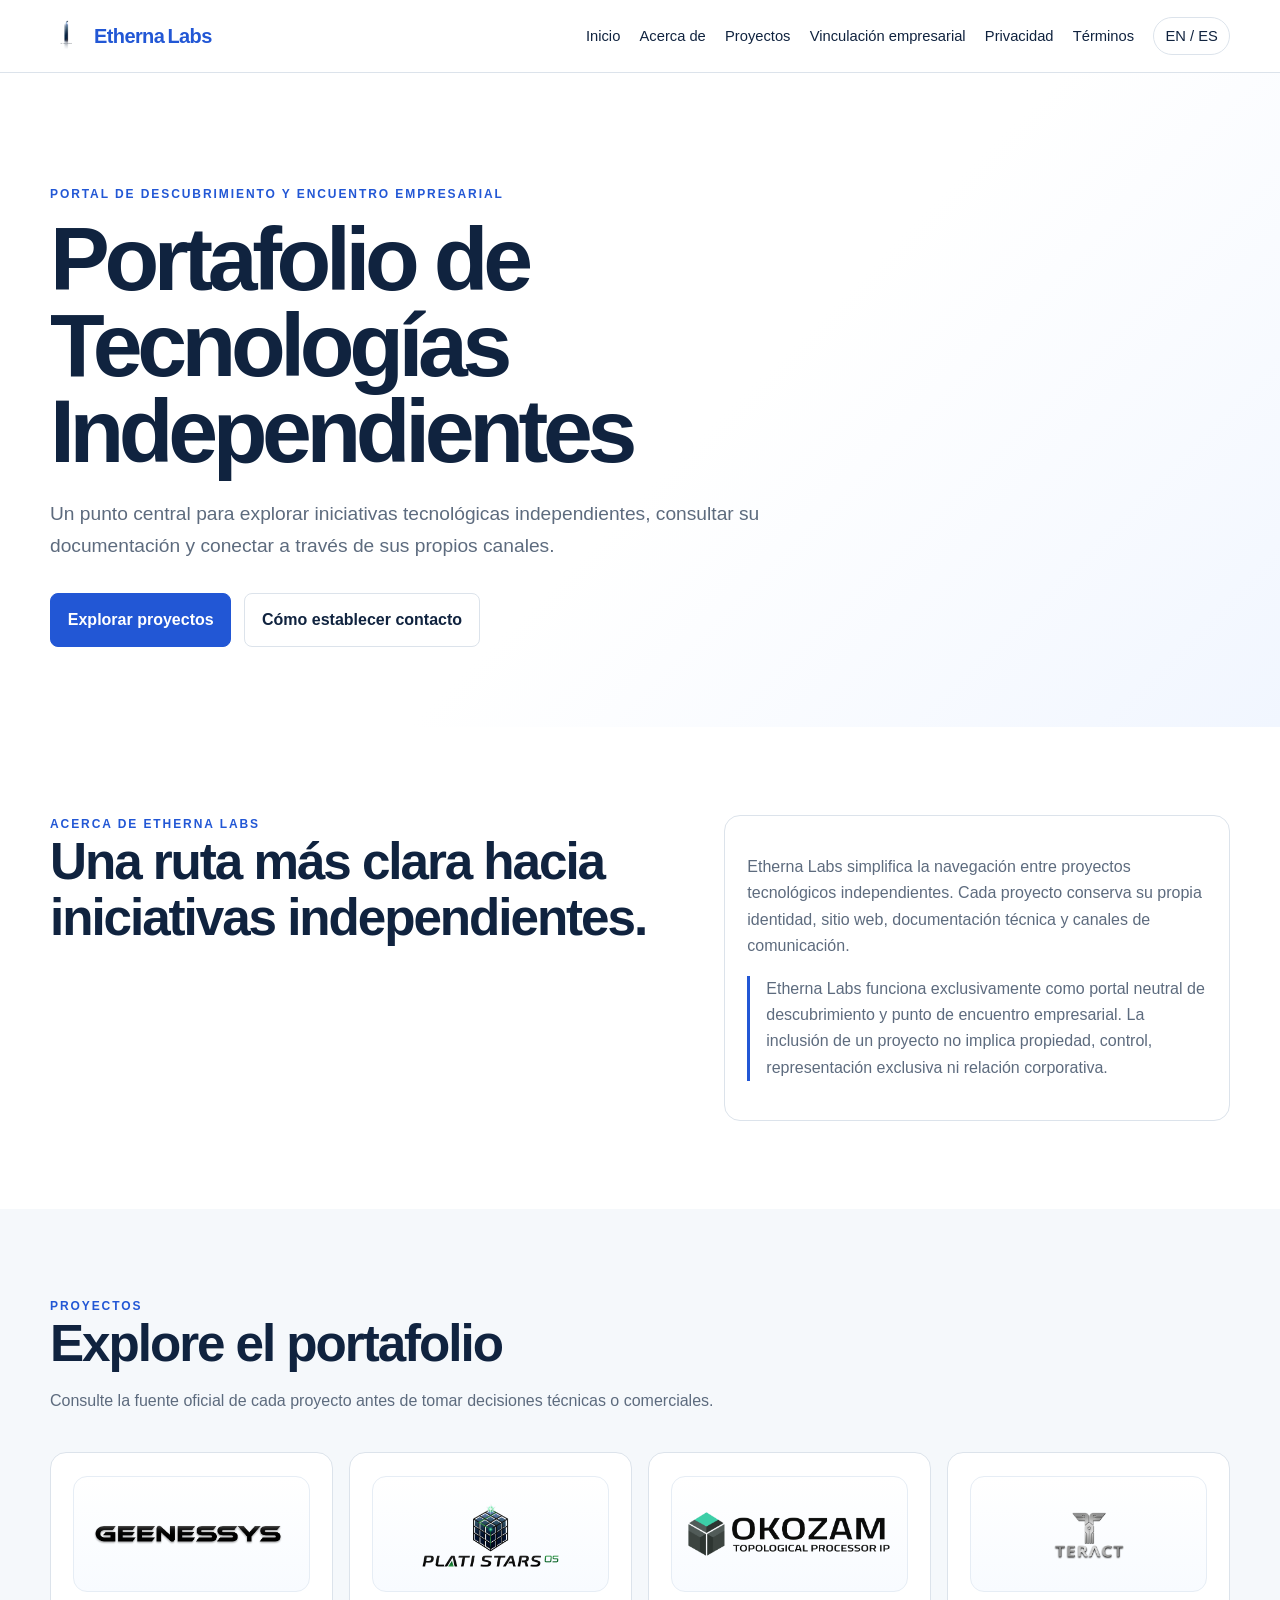
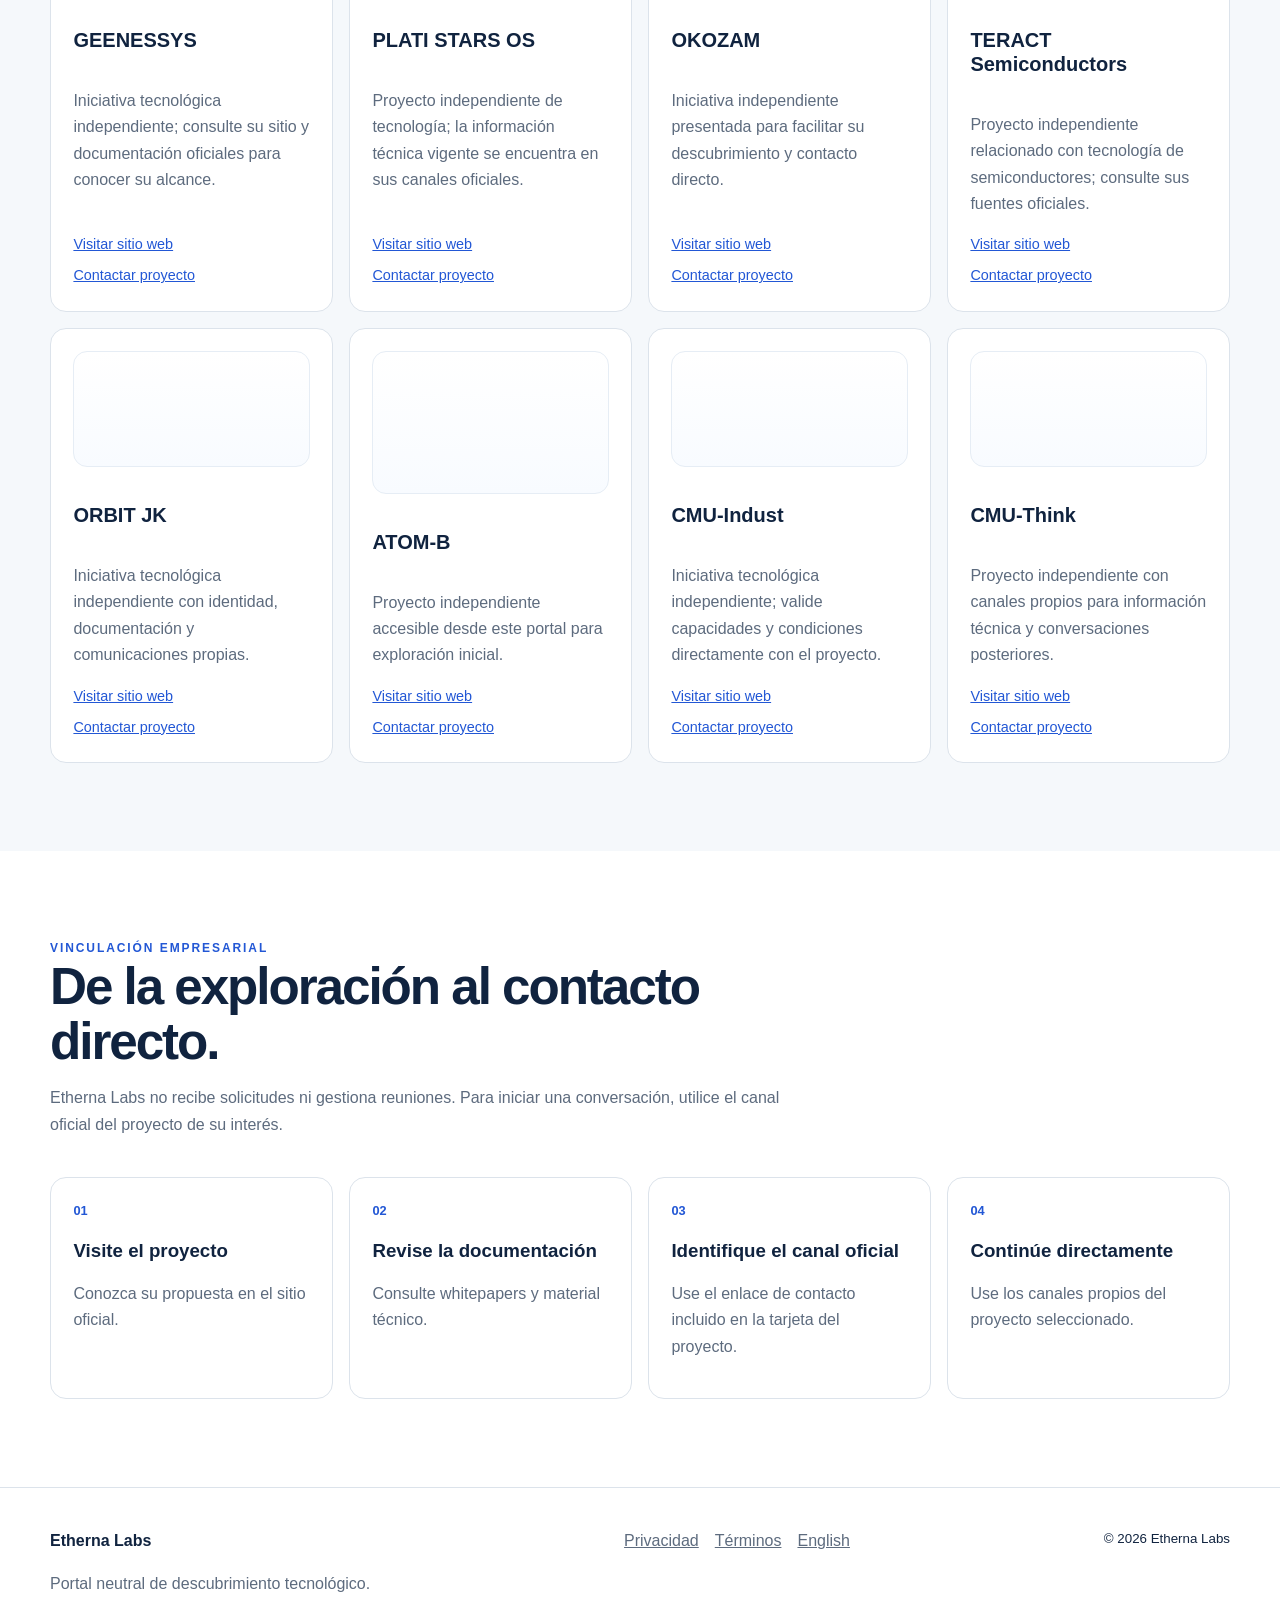
==== commit 2a93e4fc: "Grandes cambios" ====
--- a/index-es.html
+++ b/index-es.html
@@ -230,7 +230,7 @@
       document.querySelector("#project-cards").innerHTML = projects
         .map(
           ([n, d, url, logo, logoClass]) =>
-            `<article class="card"><img class="project-logo ${logoClass}" src="${logo}" alt="Logotipo de ${n}" loading="lazy" decoding="async"><h3>${n}</h3><p>${d}</p><div class="card-links"><a href="${url}" target="_blank" rel="noreferrer">Visitar sitio web</a><a href="${url}" target="_blank" rel="noreferrer">Contactar proyecto</a></div></article>`,
+            `<article class="card"><div class="card-media"><img class="project-logo ${logoClass}" src="${logo}" alt="Logotipo de ${n}" loading="lazy" decoding="async"></div><h3>${n}</h3><p>${d}</p><div class="card-links"><a href="${url}" target="_blank" rel="noreferrer">Visitar sitio web</a><a href="${url}" target="_blank" rel="noreferrer">Contactar proyecto</a></div></article>`,
         )
         .join("");
     </script>
--- a/styles.css
+++ b/styles.css
@@ -195,12 +195,22 @@
   flex-direction: column;
   min-height: 285px;
 }
+.card-media {
+  min-height: 116px;
+  display: flex;
+  align-items: center;
+  justify-content: center;
+  margin-bottom: 1rem;
+  padding: 0.9rem;
+  border: 1px solid #e6edf5;
+  border-radius: 14px;
+  background: linear-gradient(180deg, #fff, #f8fbff);
+}
 .project-logo {
   display: block;
   width: 100%;
   max-width: 220px;
   max-height: 72px;
-  margin-bottom: 1rem;
   object-fit: contain;
 }
 .project-logo.tall {
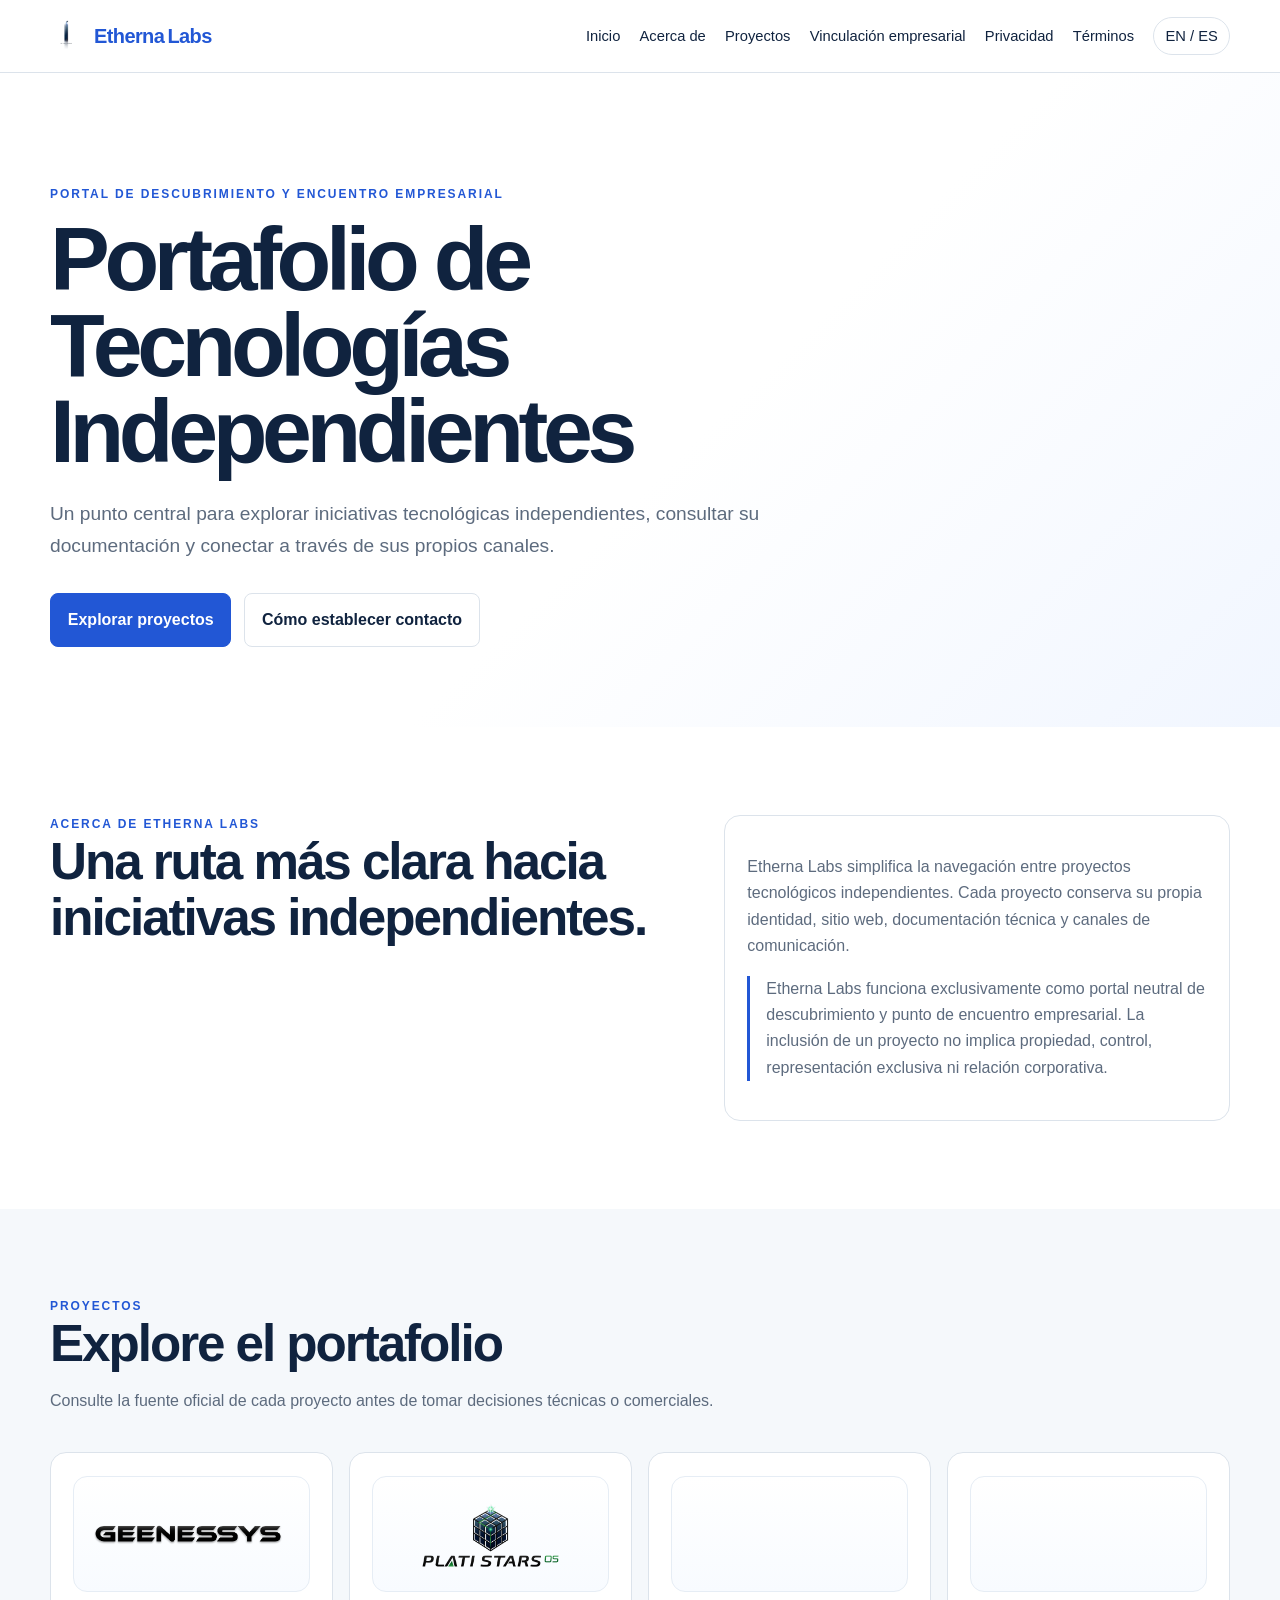
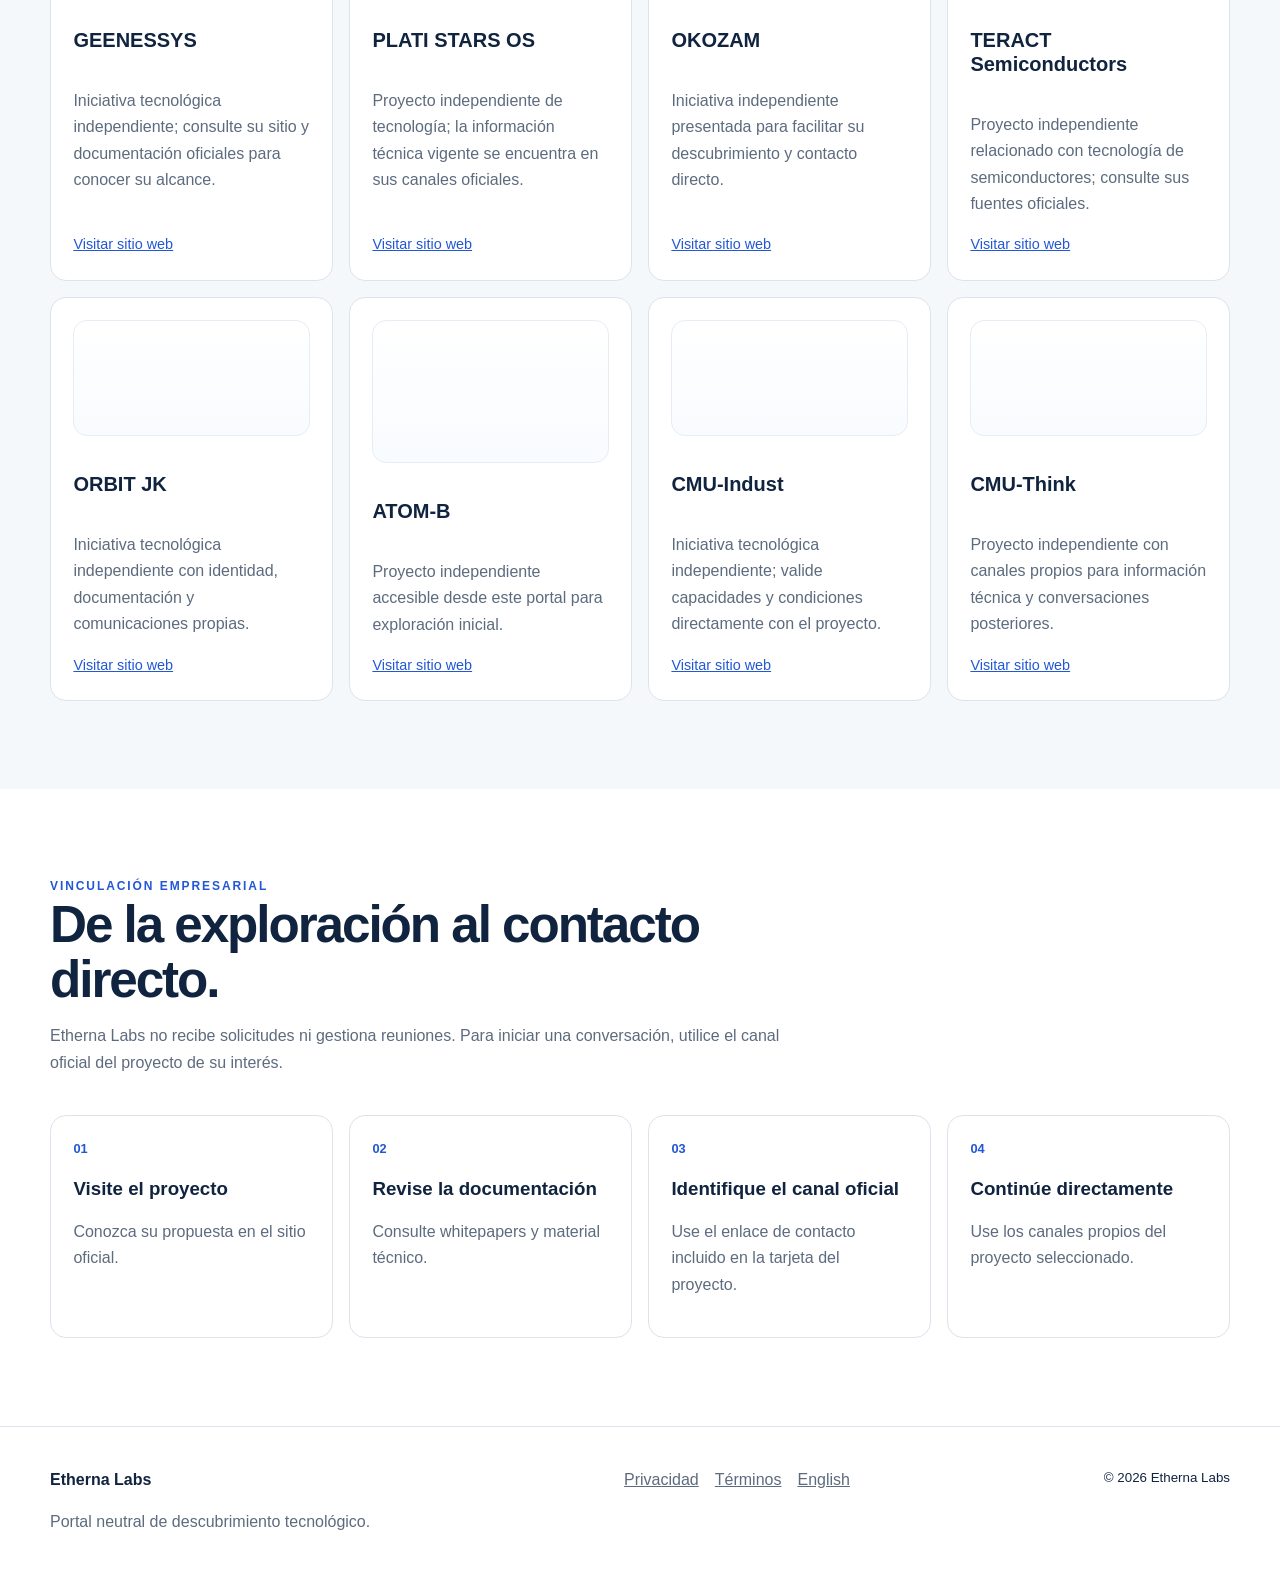
==== commit 57af2fe8: "Grandes cambios" ====
--- a/index-es.html
+++ b/index-es.html
@@ -230,7 +230,7 @@
       document.querySelector("#project-cards").innerHTML = projects
         .map(
           ([n, d, url, logo, logoClass]) =>
-            `<article class="card"><div class="card-media"><img class="project-logo ${logoClass}" src="${logo}" alt="Logotipo de ${n}" loading="lazy" decoding="async"></div><h3>${n}</h3><p>${d}</p><div class="card-links"><a href="${url}" target="_blank" rel="noreferrer">Visitar sitio web</a><a href="${url}" target="_blank" rel="noreferrer">Contactar proyecto</a></div></article>`,
+            `<article class="card"><div class="card-media"><img class="project-logo ${logoClass}" src="${logo}" alt="Logotipo de ${n}" loading="lazy" decoding="async"></div><h3>${n}</h3><p>${d}</p><div class="card-links"><a href="${url}" target="_blank" rel="noreferrer">Visitar sitio web</a></div></article>`,
         )
         .join("");
     </script>
